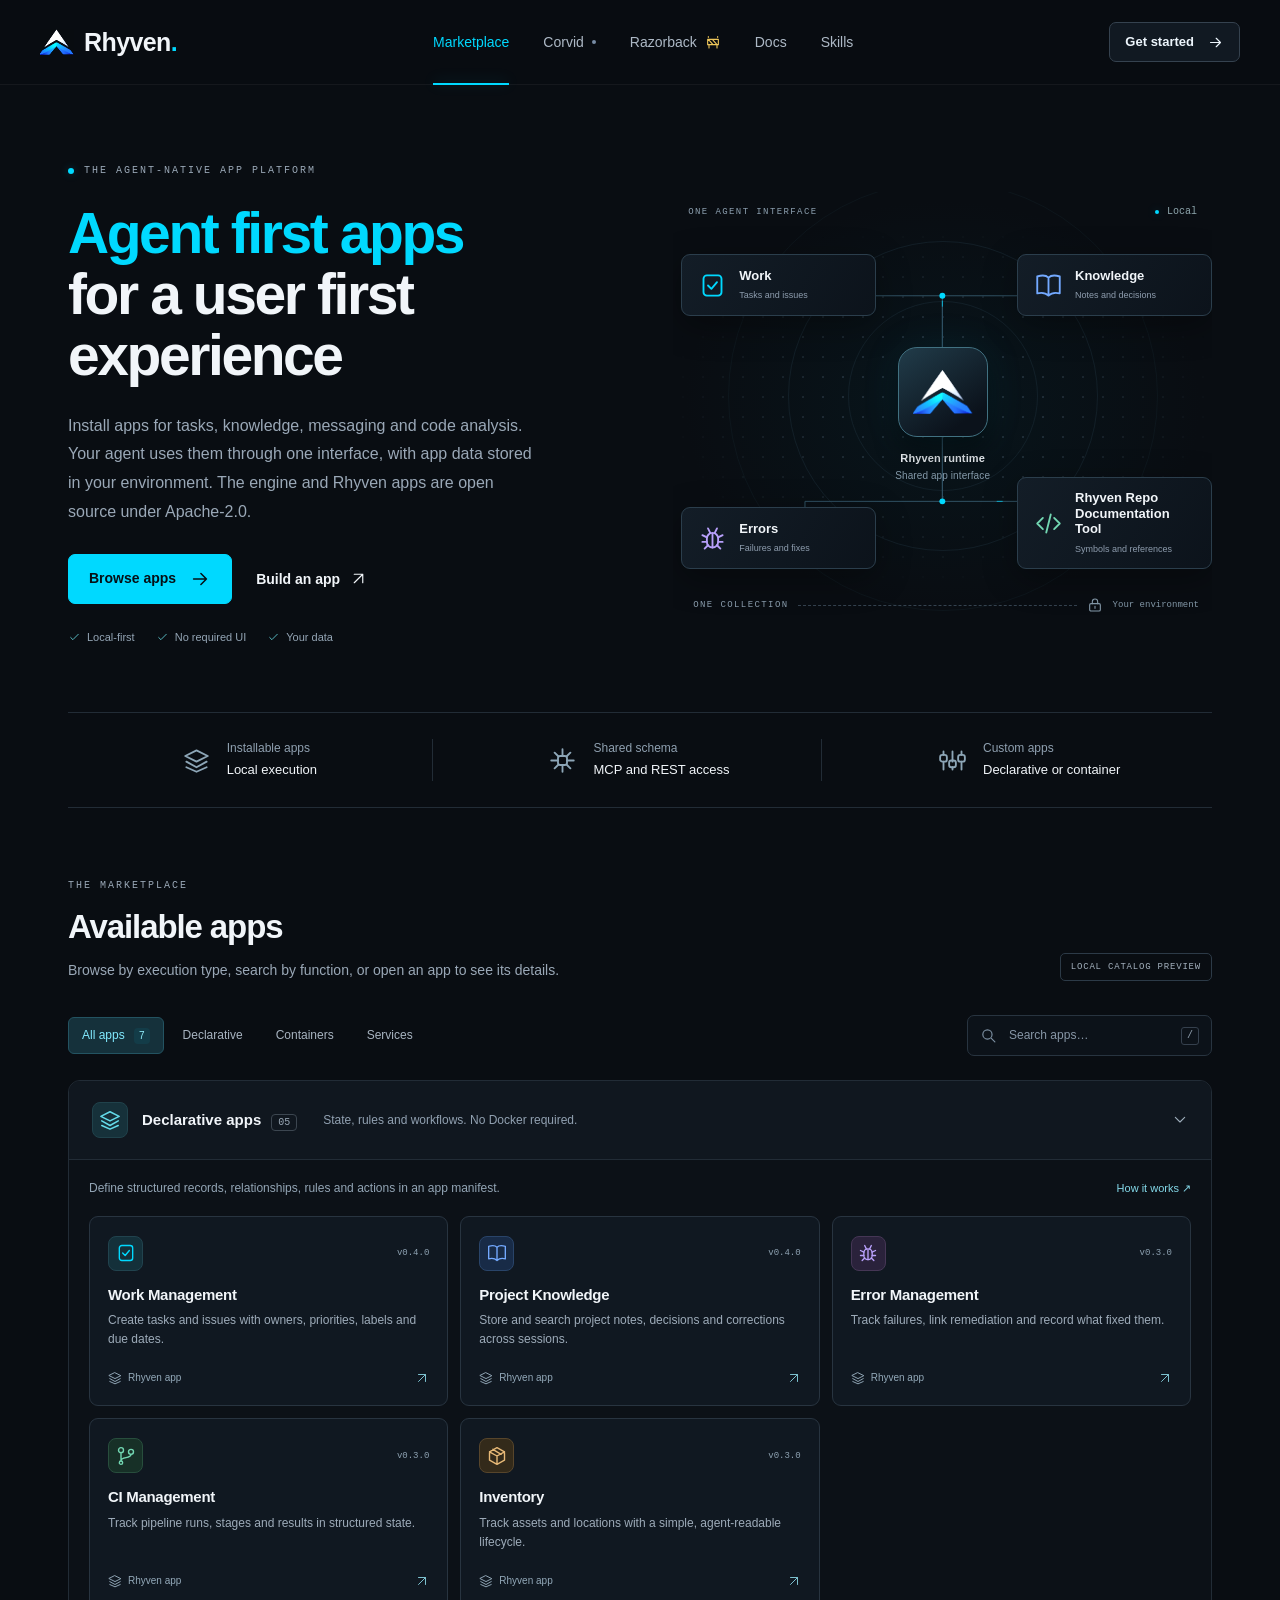
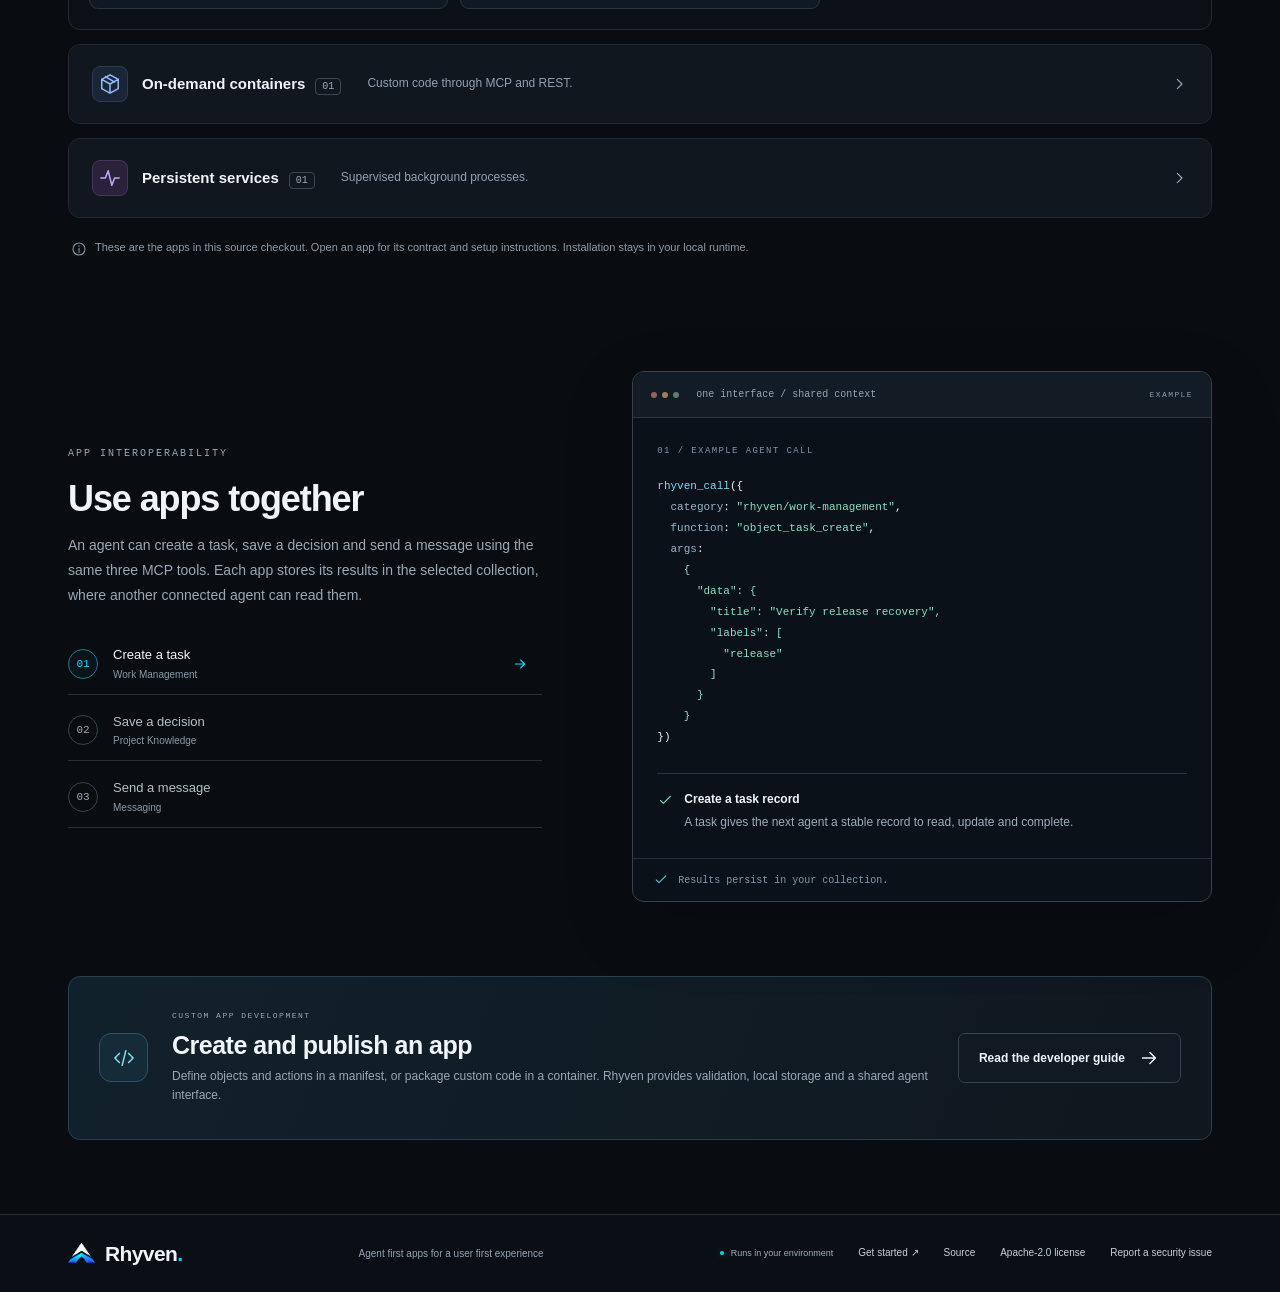
==== website/index.html @ ac98b4c3 "Open-source Rhyven engine under Apache-2.0" ====
<!doctype html>
<html lang="en">
<head>
  <meta charset="utf-8">
  <meta name="viewport" content="width=device-width,initial-scale=1">
  <meta name="theme-color" content="#090d12">
  <meta name="description" content="Rhyven is a marketplace and runtime for agent-first apps. Install apps, connect your agent through MCP or REST, and store app data in your own environment.">
  <title>Rhyven — Agent first apps for a user first experience</title>
  <link rel="icon" type="image/svg+xml" href="assets/favicon.svg">
  <link rel="preload" href="assets/fonts/lato-regular.ttf" as="font" type="font/ttf" crossorigin>
  <link rel="stylesheet" href="styles.css">
  <script type="module" src="app.js"></script>
</head>
<body>
  <a class="skip-link" href="#main">Skip to content</a>
  <header class="site-header">
    <div class="header-inner">
      <a class="brand" href="#marketplace" aria-label="Rhyven home"><span class="brand-mark"><img src="assets/rhyven-brand.png" alt="" width="1254" height="1254"></span><span>Rhyven<span class="brand-period">.</span></span></a>
      <nav class="top-nav" aria-label="Main navigation">
        <a href="#marketplace" data-page-link="marketplace" aria-current="page">Marketplace</a>
        <a href="#corvid" data-page-link="corvid">Corvid<span class="nav-dot" aria-hidden="true"></span></a>
        <a href="#razorback" data-page-link="razorback">Razorback<svg class="icon small" aria-hidden="true"><use href="#i-construction"/></svg></a>
        <a href="#docs" data-page-link="docs">Docs</a>
        <a href="#skills" data-page-link="skills">Skills</a>
      </nav>
      <a class="button button-small header-cta" href="#docs/getting-started">Get started <svg class="icon" aria-hidden="true"><use href="#i-arrow"/></svg></a>
    </div>
  </header>

  <main id="main" tabindex="-1">
    <section class="page" id="page-marketplace" aria-labelledby="marketplace-title">
      <div class="container">
        <div class="hero">
          <div class="hero-copy">
            <div class="eyebrow"><span class="status-dot"></span> THE AGENT-NATIVE APP PLATFORM</div>
            <h1 id="marketplace-title"><span class="accent">Agent first apps</span> for a user first experience</h1>
            <p class="hero-description">Install apps for tasks, knowledge, messaging and code analysis. Your agent uses them through one interface, with app data stored in your environment. The engine and Rhyven apps are open source under Apache-2.0.</p>
            <div class="hero-actions"><a class="button button-primary" href="#marketplace/apps">Browse apps <svg class="icon" aria-hidden="true"><use href="#i-arrow"/></svg></a><a class="text-link" href="#docs/build-an-app">Build an app <svg class="icon" aria-hidden="true"><use href="#i-arrow-up"/></svg></a></div>
            <div class="hero-assurance"><span><svg class="icon" aria-hidden="true"><use href="#i-check"/></svg> Local-first</span><span><svg class="icon" aria-hidden="true"><use href="#i-check"/></svg> No required UI</span><span><svg class="icon" aria-hidden="true"><use href="#i-check"/></svg> Your data</span></div>
          </div>
          <div class="ecosystem" role="img" aria-label="An agent connects through one Rhyven interface to work, knowledge, error and code-analysis apps in a shared collection.">
            <div class="ecosystem-caption"><span class="tiny-label">ONE AGENT INTERFACE</span><span class="live-label"><span class="status-dot"></span>Local</span></div>
            <div class="orbit orbit-one"></div><div class="orbit orbit-two"></div><div class="orbit orbit-three"></div>
            <svg class="network-lines" viewBox="0 0 500 430" fill="none" aria-hidden="true"><path d="M250 202V105H111V83M250 202V105H389V83M250 202V313H111V340M250 202V313H389V340"/><path class="signal-line" d="M111 83V105H250V202M250 202V313H389V340"/><circle cx="250" cy="105" r="3"/><circle cx="250" cy="313" r="3"/></svg>
            <div class="app-node node-work"><span class="node-icon cyan"><svg class="icon"><use href="#i-work"/></svg></span><div>Work<span>Tasks and issues</span></div></div>
            <div class="app-node node-knowledge"><span class="node-icon blue"><svg class="icon"><use href="#i-book"/></svg></span><div>Knowledge<span>Notes and decisions</span></div></div>
            <div class="hub"><span class="brand-mark"><img src="assets/rhyven-brand.png" alt="" width="1254" height="1254"></span></div>
            <div class="hub-label">Rhyven runtime<br><span>Shared app interface</span></div>
            <div class="app-node node-errors"><span class="node-icon purple"><svg class="icon"><use href="#i-bug"/></svg></span><div>Errors<span>Failures and fixes</span></div></div>
            <div class="app-node node-code"><span class="node-icon green"><svg class="icon"><use href="#i-code"/></svg></span><div>Rhyven Repo Documentation Tool<span>Symbols and references</span></div></div>
            <div class="ecosystem-bottom"><span class="tiny-label">ONE COLLECTION</span><span class="dotted-line"></span><svg class="icon small"><use href="#i-lock"/></svg><span>Your environment</span></div>
          </div>
        </div>
        <div class="value-strip"><div><svg class="icon" aria-hidden="true"><use href="#i-layers"/></svg><span>Installable apps<strong>Local execution</strong></span></div><div><svg class="icon" aria-hidden="true"><use href="#i-connect"/></svg><span>Shared schema<strong>MCP and REST access</strong></span></div><div><svg class="icon" aria-hidden="true"><use href="#i-sliders"/></svg><span>Custom apps<strong>Declarative or container</strong></span></div></div>

        <section class="market-section" id="app-library" aria-labelledby="library-heading">
          <div class="section-heading"><div><div class="eyebrow">THE MARKETPLACE</div><h2 id="library-heading">Available apps</h2><p>Browse by execution type, search by function, or open an app to see its details.</p></div><span class="outline-badge">LOCAL CATALOG PREVIEW</span></div>
          <div class="catalog-toolbar"><div class="filter-list" role="group" aria-label="Filter by execution type"><button type="button" class="filter active" data-filter="all" aria-pressed="true">All apps <span id="app-count">7</span></button><button type="button" class="filter" data-filter="declarative" aria-pressed="false">Declarative</button><button type="button" class="filter" data-filter="container" aria-pressed="false">Containers</button><button type="button" class="filter" data-filter="service" aria-pressed="false">Services</button></div><label class="search-field"><svg class="icon" aria-hidden="true"><use href="#i-search"/></svg><span class="sr-only">Search apps</span><input id="app-search" type="search" placeholder="Search apps…" autocomplete="off"><kbd aria-hidden="true">/</kbd></label></div>
          <p class="sr-only" id="catalog-status" role="status"></p>
          <div id="app-groups"><p class="loading-state">Loading the local app catalog…</p></div>
          <div class="catalog-note"><svg class="icon small" aria-hidden="true"><use href="#i-info"/></svg><p>These are the apps in this source checkout. Open an app for its contract and setup instructions. Installation stays in your local runtime.</p></div>
        </section>

        <section class="cooperation-section" aria-labelledby="cooperation-heading">
          <div class="cooperation-copy"><div class="eyebrow">APP INTEROPERABILITY</div><h2 id="cooperation-heading">Use apps together</h2><p>An agent can create a task, save a decision and send a message using the same three MCP tools. Each app stores its results in the selected collection, where another connected agent can read them.</p><div class="workflow-steps" role="group" aria-label="Example workflow steps"><button class="workflow-step active" data-step="0" aria-pressed="true"><span>01</span><div>Create a task<small>Work Management</small></div><svg class="icon"><use href="#i-arrow"/></svg></button><button class="workflow-step" data-step="1" aria-pressed="false"><span>02</span><div>Save a decision<small>Project Knowledge</small></div><svg class="icon"><use href="#i-arrow"/></svg></button><button class="workflow-step" data-step="2" aria-pressed="false"><span>03</span><div>Send a message<small>Messaging</small></div><svg class="icon"><use href="#i-arrow"/></svg></button></div></div>
          <div class="workflow-terminal"><div class="terminal-bar"><div class="window-dots" aria-hidden="true"><i></i><i></i><i></i></div><span>one interface / shared context</span><span class="tiny-label">EXAMPLE</span></div><div id="workflow-output" aria-live="polite"></div><div class="terminal-footer"><svg class="icon small" aria-hidden="true"><use href="#i-check"/></svg><span>Results persist in your collection.</span></div></div>
        </section>
        <section class="build-banner"><div class="build-icon"><svg class="icon" aria-hidden="true"><use href="#i-code"/></svg></div><div><div class="eyebrow">CUSTOM APP DEVELOPMENT</div><h2>Create and publish an app</h2><p>Define objects and actions in a manifest, or package custom code in a container. Rhyven provides validation, local storage and a shared agent interface.</p></div><a class="button" href="#docs/build-an-app">Read the developer guide <svg class="icon" aria-hidden="true"><use href="#i-arrow"/></svg></a></section>
      </div>
    </section>

    <section class="page" id="page-corvid" aria-labelledby="corvid-title" hidden>
      <div class="corvid-hero"><img class="corvid-background" src="assets/corvid-crows-pixel.png" alt="Pixel-art murder of crows flying above a dark forest" loading="lazy" width="1792" height="1024"><div class="corvid-shade"></div><div class="container corvid-content"><div class="eyebrow"><span class="status-dot"></span> AGENT HARNESS · IN PROGRESS</div><h1 id="corvid-title">Corvid<span class="accent">.</span></h1><p class="corvid-lead">Coordinate agents with shared apps</p><p class="corvid-description">Corvid is a harness in development for coordinating worker agents. It will use Rhyven apps to store tasks, project knowledge and messages, with your main agent managing the work.</p><div class="hero-actions"><a href="#corvid/vision" class="button button-primary">Capabilities in development <svg class="icon" aria-hidden="true"><use href="#i-arrow"/></svg></a><span class="outline-badge">IN PROGRESS</span></div></div></div>
      <div class="container"><section id="corvid-vision" class="vision-section"><div class="section-heading"><div><div class="eyebrow">IN DEVELOPMENT</div><h2>Agent coordination through Rhyven apps</h2><p>Corvid will use installable apps for shared state and communication.</p></div></div><div class="vision-grid"><article><span class="feature-number">01 / COORDINATION</span><svg class="icon" aria-hidden="true"><use href="#i-connect"/></svg><h3>Coordinate worker agents</h3><p>Let a main agent assign work, track progress and collect results from worker agents.</p></article><article><span class="feature-number">02 / SHARED STATE</span><svg class="icon" aria-hidden="true"><use href="#i-book"/></svg><h3>Store tasks and knowledge</h3><p>Store tasks, decisions and findings in apps that other agents can read and update across sessions.</p></article><article><span class="feature-number">03 / APP SELECTION</span><svg class="icon" aria-hidden="true"><use href="#i-layers"/></svg><h3>Choose apps for each project</h3><p>Select the apps each project needs and add custom apps through the same interface.</p></article></div><div class="roadmap-note"><svg class="icon" aria-hidden="true"><use href="#i-info"/></svg><p><strong>Development status</strong> Corvid is in progress and is not yet available. Worker orchestration and agent launching are not available in the current runtime.</p><a class="text-link" href="#docs/roadmap">Current capabilities <svg class="icon" aria-hidden="true"><use href="#i-arrow"/></svg></a></div></section></div>
    </section>

    <section class="page" id="page-razorback" aria-labelledby="razorback-title" hidden>
      <div class="razorback-stage"><div class="construction-grid" aria-hidden="true"></div><div class="caution-tape tape-top" aria-hidden="true"><span>UNDER CONSTRUCTION <b>///</b> UNDER CONSTRUCTION <b>///</b> UNDER CONSTRUCTION <b>///</b> UNDER CONSTRUCTION <b>///</b></span></div><div class="razorback-content"><div class="coming-seal" role="img" aria-label="Coming soon emblem"><svg viewBox="0 0 100 100" aria-hidden="true"><path d="M50 7 92 82H8Z"/><path d="M50 34v23m0 11v3"/></svg><span>COMING SOON</span></div><div class="eyebrow">FUTURE PRODUCT</div><h1 id="razorback-title">Razorback<span>.</span></h1><p>Under construction.<br>Details will be added here.</p><a class="text-link" href="#marketplace">Back to the marketplace <svg class="icon" aria-hidden="true"><use href="#i-arrow"/></svg></a></div><div class="caution-tape tape-bottom" aria-hidden="true"><span>WORK IN PROGRESS <b>///</b> WORK IN PROGRESS <b>///</b> WORK IN PROGRESS <b>///</b> WORK IN PROGRESS <b>///</b></span></div></div>
    </section>

    <section class="page" id="page-docs" aria-labelledby="docs-title" hidden>
      <div class="container docs-layout"><aside class="docs-sidebar"><div class="eyebrow">RHYVEN DOCS</div><h1 id="docs-title">Documentation</h1><label class="search-field"><svg class="icon" aria-hidden="true"><use href="#i-search"/></svg><span class="sr-only">Search documentation</span><input id="docs-search" type="search" placeholder="Search the docs…" autocomplete="off"></label><nav id="docs-nav" aria-label="Documentation topics"></nav><p class="docs-version">Local source <span data-runtime-version>0.4.0-rc.8</span><br>Local preview · downloads not published</p></aside><div class="docs-main"><div id="docs-search-status" role="status" class="sr-only"></div><article id="docs-article"></article></div></div>
    </section>
    <section class="page" id="page-skills" aria-labelledby="skills-title" hidden>
      <div class="container skills-section">
        <header class="skills-intro"><div class="eyebrow">FOR YOUR AGENT</div><h1 id="skills-title">Skills for using, building and publishing apps</h1><p>Give your agent the instructions for the job. Each file is fewer than 500 lines. Use Rhyven includes a skill and a shorter project rule for the same three-tool interface.</p></header>
        <div class="skills-layout"><aside class="skills-sidebar"><nav id="skills-nav" aria-label="Available skills"></nav><p>Start with Use Rhyven to connect your agent and operate apps. The authoring skills cover declarative apps, containers and background services.</p><a class="text-link" href="#docs/app-types">Compare app types <svg class="icon" aria-hidden="true"><use href="#i-arrow"/></svg></a></aside><article id="skill-reader" aria-label="Selected instructions"></article></div>
      </div>
    </section>
  </main>
  <footer class="site-footer"><div class="container footer-inner"><a class="brand" href="#marketplace" aria-label="Rhyven home"><span class="brand-mark"><img src="assets/rhyven-brand.png" alt="" width="1254" height="1254"></span><span>Rhyven<span class="brand-period">.</span></span></a><p>Agent first apps for a user first experience</p><div><span class="status-dot"></span> Runs in your environment<a href="#docs/getting-started">Get started <span aria-hidden="true">↗</span></a><a href="https://github.com/rhyven-ai/rhyven" rel="noreferrer">Source</a><a href="#docs/open-source">Apache-2.0 license</a><a href="https://github.com/rhyven-ai/rhyven/security/advisories/new" rel="noreferrer">Report a security issue</a></div></div></footer>

  <dialog id="app-dialog" aria-labelledby="app-dialog-title"><div class="dialog-top"><span class="tiny-label">APP DETAILS</span><button type="button" class="icon-button" data-close-dialog aria-label="Close app details"><svg class="icon"><use href="#i-close"/></svg></button></div><div id="app-dialog-body"></div></dialog>
  <div id="toast" class="toast" role="status" aria-live="polite"></div>
  <noscript><div class="noscript-note">JavaScript enables the local app browser and page navigation. Read the project’s Markdown documentation in the repository if JavaScript is unavailable.</div></noscript>
  <svg xmlns="http://www.w3.org/2000/svg" class="icon-definitions" aria-hidden="true"><defs>
    <symbol id="i-arrow" viewBox="0 0 24 24"><path d="M5 12h14m-6-6 6 6-6 6"/></symbol>
    <symbol id="i-arrow-up" viewBox="0 0 24 24"><path d="M6 18 18 6M6 6h12v12"/></symbol>
    <symbol id="i-check" viewBox="0 0 24 24"><path d="m5 12 4 4L19 6"/></symbol>
    <symbol id="i-search" viewBox="0 0 24 24"><circle cx="10.5" cy="10.5" r="6.5"/><path d="m16 16 5 5"/></symbol>
    <symbol id="i-work" viewBox="0 0 24 24"><rect x="4" y="3" width="16" height="18" rx="3"/><path d="m8 12 3 3 5-6"/></symbol>
    <symbol id="i-book" viewBox="0 0 24 24"><path d="M12 5v16M12 5C9 2 5 3 2 4v15c4-1 7-1 10 2 3-3 6-3 10-2V4c-3-1-7-2-10 1Z"/></symbol>
    <symbol id="i-bug" viewBox="0 0 24 24"><rect x="7" y="7" width="10" height="13" rx="5"/><path d="m8 3 2 4m6-4-2 4M3 9l4 2m10 0 4-2M3 15h4m10 0h4M5 21l3-3m8 0 3 3M12 8v12"/></symbol>
    <symbol id="i-code" viewBox="0 0 24 24"><path d="m7 7-5 5 5 5m10-10 5 5-5 5M14 4l-4 16"/></symbol>
    <symbol id="i-branch" viewBox="0 0 24 24"><circle cx="6" cy="5" r="3"/><circle cx="18" cy="7" r="3"/><circle cx="6" cy="20" r="2"/><path d="M6 8v10m12-8c0 6-12 2-12 8"/></symbol>
    <symbol id="i-message" viewBox="0 0 24 24"><path d="M20 14a3 3 0 0 1-3 3H9l-5 4v-4a3 3 0 0 1-2-3V6a3 3 0 0 1 3-3h12a3 3 0 0 1 3 3Z"/><path d="M7 8h8M7 12h5"/></symbol>
    <symbol id="i-box" viewBox="0 0 24 24"><path d="m12 2 9 5v10l-9 5-9-5V7Zm0 10L3 7m9 5 9-5m-9 5v10M7 4l10 6"/></symbol>
    <symbol id="i-layers" viewBox="0 0 24 24"><path d="m12 3 10 5-10 5L2 8Zm-9 10 9 5 9-5M3 18l9 4 9-4"/></symbol>
    <symbol id="i-connect" viewBox="0 0 24 24"><rect x="8" y="8" width="8" height="8" rx="2"/><path d="M12 2v6m0 8v6M2 12h6m8 0h6M5 5l3 3m8 8 3 3M5 19l3-3m8-8 3-3"/></symbol>
    <symbol id="i-sliders" viewBox="0 0 24 24"><path d="M4 4v3m0 6v7M12 4v9m0 5v2M20 4v3m0 6v7"/><rect x="1" y="7" width="6" height="6" rx="2"/><rect x="9" y="12" width="6" height="6" rx="2"/><rect x="17" y="7" width="6" height="6" rx="2"/></symbol>
    <symbol id="i-lock" viewBox="0 0 24 24"><rect x="4" y="10" width="16" height="11" rx="2"/><path d="M8 10V7a4 4 0 0 1 8 0v3m-4 4v3"/></symbol>
    <symbol id="i-info" viewBox="0 0 24 24"><circle cx="12" cy="12" r="9"/><path d="M12 11v6m0-10v1"/></symbol>
    <symbol id="i-chevron" viewBox="0 0 24 24"><path d="m8 5 7 7-7 7"/></symbol>
    <symbol id="i-copy" viewBox="0 0 24 24"><rect x="8" y="8" width="12" height="13" rx="2"/><path d="M16 8V3H3v13h5"/></symbol>
    <symbol id="i-close" viewBox="0 0 24 24"><path d="m6 6 12 12M6 18 18 6"/></symbol>
    <symbol id="i-construction" viewBox="0 0 24 24"><path d="M4 8h16v8H4zm2 8v5m12-5v5M5 8l7 8m-1-8 7 8M5 4v1m14-1v1"/></symbol>
    <symbol id="i-terminal" viewBox="0 0 24 24"><rect x="2" y="4" width="20" height="16" rx="3"/><path d="m6 9 3 3-3 3m7 0h5"/></symbol>
    <symbol id="i-pulse" viewBox="0 0 24 24"><path d="M2 12h5l3-8 4 16 3-8h5"/></symbol>
  </defs></svg>
</body>
</html>
---- website/styles.css ----
@font-face{font-family:Lato;src:url('assets/fonts/lato-regular.ttf') format('truetype');font-weight:400;font-display:swap}@font-face{font-family:Lato;src:url('assets/fonts/lato-bold.ttf') format('truetype');font-weight:700 900;font-display:swap}
:root{color-scheme:dark;--bg:#090d12;--surface:#0e141b;--surface-hover:#131d26;--line:#222c36;--text:#f1f5f9;--muted:#9aa8b7;--dim:#758596;--cyan:#00d9ff;--blue:#3b82f6;--yellow:#efc85b;--mono:'SFMono-Regular',Consolas,'Liberation Mono',monospace;--radius:12px}
*{box-sizing:border-box}html{scroll-behavior:smooth;scroll-padding-top:106px}body{margin:0;background:var(--bg);color:var(--text);font-family:Lato,'Segoe UI',sans-serif;font-size:16px;line-height:1.6;-webkit-font-smoothing:antialiased}body:has(dialog[open]){overflow:hidden}button,input,select{font:inherit}button,a,input,summary{-webkit-tap-highlight-color:transparent}button,a,summary{touch-action:manipulation}button{cursor:pointer}a{color:inherit;text-decoration:none}button{color:inherit}a,button,input,summary{outline-offset:5px}a:focus-visible,button:focus-visible,input:focus-visible,summary:focus-visible,pre:focus-visible,.doc-table-wrap:focus-visible{outline:2px solid var(--cyan)}button:disabled{cursor:default}::selection{background:#00d9ff40;color:white}h1,h2,h3,p{margin-top:0}h1,h2,h3{line-height:1.16;font-weight:700}h2{font-size:36px;letter-spacing:-1.1px;margin-bottom:13px}h3{font-size:19px;letter-spacing:-.3px}p{color:var(--muted)}strong{color:var(--text);font-weight:700}.container{max-width:1224px;margin:0 auto;padding:0 40px}[hidden]{display:none!important}main:focus{outline:none}.page{animation:appear .25s ease}.icon{width:22px;height:22px;fill:none;stroke:currentColor;stroke-width:1.65;stroke-linecap:round;stroke-linejoin:round;flex-shrink:0}.icon.small{width:16px;height:16px}.icon-definitions{position:absolute;width:0;height:0;overflow:hidden}.sr-only{position:absolute;width:1px;height:1px;padding:0;margin:-1px;overflow:hidden;clip:rect(0,0,0,0);white-space:nowrap;border:0}.skip-link{position:fixed;top:-80px;left:16px;z-index:100;background:var(--cyan);color:#051016;padding:10px 18px;border-radius:8px}.skip-link:focus{top:12px}.site-header{position:sticky;top:0;z-index:30;background:#090d12ef;backdrop-filter:blur(20px);border-bottom:1px solid #ffffff0d}.header-inner{max-width:1304px;margin:auto;min-height:84px;padding:0 40px;display:flex;align-items:center;justify-content:space-between;gap:30px}.brand{display:inline-flex;align-items:center;gap:10px;flex-shrink:0;font-size:25px;font-weight:700;letter-spacing:-.6px;line-height:1}.brand-period{color:var(--cyan)}.brand-mark{--size:34px;width:var(--size);height:calc(var(--size)*.74);position:relative;display:block;overflow:hidden;flex-shrink:0}.brand-mark img{filter:contrast(1.2);mix-blend-mode:screen;position:absolute;width:calc(var(--size)*2.559);height:auto;max-width:none;left:calc(var(--size)*-.782);top:calc(var(--size)*-.4)}.top-nav{display:flex;gap:34px;align-items:center;height:84px}.top-nav>a{display:flex;gap:8px;align-items:center;height:100%;font-size:14px;color:#adb9c6;position:relative;white-space:nowrap}.top-nav>a:hover{color:#fff}.top-nav>a[aria-current=page]{color:var(--cyan)}.top-nav>a[aria-current=page]:after{position:absolute;content:'';height:2px;background:var(--cyan);bottom:-1px;width:100%;left:0;box-shadow:0 -2px 14px #00d9ff35}.top-nav svg{color:var(--yellow)}.nav-dot{width:4px;height:4px;border-radius:50%;background:#778ca5}.button{display:inline-flex;justify-content:center;align-items:center;gap:13px;padding:13px 20px;border:1px solid #35424f;border-radius:7px;background:#111922;color:#edf5fc;font-size:14px;font-weight:700;transition:background .18s,border-color .18s,transform .18s;line-height:1.5;white-space:nowrap}.button:hover{background:#1a2631;border-color:#53677a;transform:translateY(-1px)}.button-small{padding:9px 15px;font-size:13px}.button-small .icon{width:17px;height:17px}.button-primary{background:var(--cyan);border-color:var(--cyan);color:#051016}.button-primary:hover{background:#52e6ff;border-color:#52e6ff}.text-link{display:inline-flex;align-items:center;gap:10px;font-size:14px;font-weight:700}.text-link:hover{color:var(--cyan)}.text-link .icon{width:17px;height:17px}.eyebrow{font-family:var(--mono);font-size:10px;letter-spacing:2px;color:var(--muted);display:flex;align-items:center;gap:10px;line-height:1.6}.status-dot{width:6px;height:6px;display:inline-block;border-radius:50%;background:var(--cyan);flex-shrink:0;box-shadow:0 0 8px #00d9ff40}.tiny-label{font-family:var(--mono);font-size:9px;letter-spacing:1.4px;color:#8c9faf}.accent{color:var(--cyan)}
.hero{display:grid;grid-template-columns:1.04fr 1fr;gap:45px;align-items:center;padding:78px 0 66px}.hero h1{font-size:clamp(48px,4.45vw,64px);line-height:1.075;letter-spacing:-2.4px;max-width:610px;margin:24px 0 25px;font-weight:700}.hero h1 .accent{display:block}.hero-description{font-size:16px;line-height:1.8;max-width:470px;margin-bottom:27px}.hero-actions{display:flex;gap:24px;align-items:center;flex-wrap:wrap}.hero-assurance{display:flex;gap:21px;align-items:center;margin-top:25px;font-size:11px;color:#94a5b5}.hero-assurance>span{display:flex;align-items:center;gap:6px}.hero-assurance .icon{width:13px;height:13px;color:#5fcbd2}.ecosystem{height:425px;position:relative;isolation:isolate;align-self:center;background:radial-gradient(ellipse at center,#052a3448 0,transparent 68%);overflow:hidden}.ecosystem:before{content:'';position:absolute;inset:35px 0;background-image:radial-gradient(#42556566 .8px,transparent .8px);background-size:20px 20px;mask-image:radial-gradient(ellipse at center,black 28%,transparent 74%);z-index:-1}.ecosystem-caption{display:flex;justify-content:space-between;align-items:center;padding:12px 15px;position:relative;z-index:3}.live-label{font-family:var(--mono);font-size:10px;color:#8ea6ad;display:flex;gap:8px;align-items:center}.live-label .status-dot{width:4px;height:4px}.orbit{border:1px solid #23384463;border-radius:50%;position:absolute;left:50%;top:48%;transform:translate(-50%,-50%);pointer-events:none}.orbit-one{height:190px;width:190px}.orbit-two{height:310px;width:310px}.orbit-three{height:430px;width:430px;opacity:.5}.network-lines{position:absolute;width:100%;height:100%;left:0;top:0;stroke:#315265;stroke-width:1}.network-lines circle{fill:var(--cyan);stroke:none}.network-lines .signal-line{stroke:#00d9ffbb;stroke-dasharray:6 160;animation:signal 12s linear infinite}.app-node{position:absolute;display:flex;gap:10px;align-items:center;padding:12px 14px;border:1px solid #2b3e4c;background:linear-gradient(120deg,#131d27,#0c131b);border-radius:9px;width:195px;box-shadow:0 9px 35px #0005;z-index:2;font-size:13px;font-weight:700;line-height:1.2}.app-node div>span{display:block;font-weight:400;font-size:9px;color:#8e9dae;line-height:1.6;margin-top:5px}.node-icon{width:33px;height:36px;display:flex;align-items:center;justify-content:center;flex-shrink:0}.node-icon .icon{height:27px;width:27px}.cyan{color:#00d9ff}.blue{color:#73a9ff}.purple{color:#b8a0fb}.green{color:#72d7b2}.amber{color:#e7b977}.node-work{top:62px;left:8px}.node-knowledge{top:62px;right:0}.node-errors{bottom:48px;left:8px}.node-code{bottom:48px;right:0}.hub{position:absolute;left:50%;top:47%;transform:translate(-50%,-50%);height:90px;width:90px;border-radius:19px;background:linear-gradient(145deg,#213c4a,#0b121b 80%);border:1px solid #417181;display:flex;align-items:center;justify-content:center;box-shadow:0 0 40px #00a4c318,0 16px 25px #0007;z-index:2}.hub .brand-mark{--size:60px}.hub-label{position:absolute;top:258px;left:0;right:0;text-align:center;font-size:11px;line-height:1.5;font-weight:700;letter-spacing:.1px}.hub-label>span{color:#8499a9;font-size:10px;font-weight:400}.ecosystem-bottom{display:flex;position:absolute;align-items:center;gap:10px;bottom:4px;left:20px;right:13px;font-family:var(--mono);font-size:9px;color:#8499a9}.dotted-line{height:1px;flex:1;border-top:1px dashed #34424f}.value-strip{display:grid;grid-template-columns:repeat(3,1fr);padding:26px 0;border-top:1px solid var(--line);border-bottom:1px solid var(--line);gap:25px}.value-strip>div{display:flex;gap:17px;align-items:center;justify-content:center}.value-strip>div:not(:last-child){border-right:1px solid var(--line)}.value-strip .icon{width:27px;height:27px;color:#8da6b7}.value-strip span{font-size:12px;color:#8fa0b0;line-height:1.65}.value-strip strong{display:block;font-size:13px;font-weight:400}
.market-section{padding:70px 0 25px;scroll-margin-top:108px}.section-heading{display:flex;align-items:end;justify-content:space-between;gap:25px;margin-bottom:27px}.section-heading .eyebrow{margin-bottom:14px}.section-heading h2{font-size:33px}.section-heading p{margin-bottom:0;font-size:14px}.outline-badge{display:inline-block;border:1px solid #2c3a47;border-radius:5px;padding:6px 10px;font-family:var(--mono);font-size:9px;letter-spacing:.8px;color:#a3b0bd;white-space:nowrap}.catalog-toolbar{display:flex;justify-content:space-between;gap:22px;align-items:center;margin:34px 0 24px}.filter-list{display:flex;gap:5px;align-items:center;flex-wrap:wrap}.filter{border:1px solid transparent;background:transparent;padding:8px 13px;border-radius:6px;font-size:12px;color:#a8b4c1;transition:.2s}.filter:hover{color:#fff;background:#141d26}.filter.active{background:#15313b;border-color:#235361;color:#81eaff}.filter span{display:inline-block;margin-left:6px;border-radius:4px;background:#00d9ff12;padding:0 5px;font-size:10px;color:#8deaf7}.search-field{border:1px solid #283440;border-radius:7px;display:flex;align-items:center;gap:10px;background:#0c1219;padding:0 12px;height:41px;min-width:245px}.search-field:focus-within{border-color:#00d9ff80}.search-field .icon{width:17px;height:17px;color:#7d90a2}.search-field input{width:100%;min-width:0;background:none;border:none;color:var(--text);font-size:12px;outline:none}.search-field input::placeholder{color:#8796a6}.search-field kbd{border:1px solid #35404d;border-radius:3px;font-size:10px;color:#93a2b1;font-family:var(--mono);padding:0 5px}.app-group{border:1px solid var(--line);border-radius:var(--radius);margin-bottom:14px;overflow:clip;background:#0c1117}.app-group summary{list-style:none;display:flex;align-items:center;gap:14px;padding:21px 23px;cursor:pointer;background:#10171f}.app-group summary::-webkit-details-marker{display:none}.group-icon{display:flex;width:36px;height:36px;align-items:center;justify-content:center;border-radius:8px;background:#16313a;border:1px solid #20424b;color:#64dbea}.group-icon.container{color:#94bafa;background:#1a2538;border-color:#2b3c58;padding:0;margin:0}.group-icon.service{color:#c0acf1;background:#2a213b;border-color:#433658}.group-title{font-size:15px;font-weight:700}.group-title span{font-family:var(--mono);margin-left:10px;font-size:10px;padding:2px 6px;border:1px solid #3c4650;border-radius:4px;color:#9caab8;font-weight:400}.group-subtitle{font-size:12px;color:#91a1b1;flex:1;margin-left:12px}.group-chevron{color:#9cacb9;width:16px;height:16px;margin-left:auto;transition:transform .2s}.app-group[open] .group-chevron{transform:rotate(90deg)}.group-content{padding:19px 20px 20px;border-top:1px solid var(--line)}.group-description{display:flex;align-items:center;justify-content:space-between;gap:15px;margin:0 0 17px;font-size:12px;color:#93a5b5;line-height:1.6}.group-description a{color:#84d9e9;white-space:nowrap;font-size:11px}.app-grid{display:grid;grid-template-columns:repeat(3,minmax(0,1fr));gap:12px}.app-card{position:relative;display:flex;flex-direction:column;align-items:flex-start;text-align:left;border:1px solid #283440;border-radius:9px;background:#101821;min-height:184px;padding:19px 18px;transition:transform .18s,border-color .18s,background .18s}.app-card:hover{border-color:#407787;background:#131f29;transform:translateY(-3px)}.app-card-top{display:flex;align-items:center;justify-content:space-between;width:100%;gap:10px;margin-bottom:15px}.app-icon{width:35px;height:35px;display:grid;place-items:center;background:#14303a;border:1px solid #21434e;border-radius:8px}.app-icon.blue{background:#182b47;border-color:#294469}.app-icon.purple{background:#2a223b;border-color:#453655}.app-icon.green{background:#173027;border-color:#284e3d}.app-icon.amber{background:#332a1a;border-color:#57452b}.app-icon .icon{height:20px;width:20px}.app-version{font:9px var(--mono);color:#8da1b1}.app-card h3{font-size:15px;margin-bottom:8px}.app-card p{font-size:12px;line-height:1.6;color:#9dabb9;margin:0 0 21px;flex:1}.app-card-bottom{display:flex;justify-content:space-between;align-items:center;width:100%;font-size:10px;color:#93a9b9}.app-card-bottom>span{display:flex;align-items:center;gap:6px}.app-card-bottom .icon{width:14px;height:14px}.app-card .open-card-icon{color:#81c7d6}.catalog-note{display:flex;align-items:start;gap:8px;color:#8495a4;padding:7px 3px;font-size:11px;line-height:1.6}.catalog-note p{margin:0;color:#8b9baa}.catalog-note .icon{margin-top:2px}.empty-state,.loading-state{padding:42px 25px;text-align:center;border:1px dashed #3a4958;border-radius:10px;color:var(--muted)}.empty-state h3{color:var(--text)}.empty-state .button{margin-top:10px}.cooperation-section{display:grid;grid-template-columns:.9fr 1.1fr;align-items:center;gap:90px;padding:82px 0 74px}.cooperation-copy .eyebrow{margin-bottom:15px}.cooperation-copy h2{font-size:36px;line-height:1.2}.cooperation-copy>p{font-size:14px;line-height:1.8;margin-bottom:25px}.workflow-steps{display:flex;flex-direction:column;gap:5px}.workflow-step{display:flex;align-items:center;gap:15px;padding:12px 14px 12px 0;background:none;border:0;border-bottom:1px solid #22303a;text-align:left;width:100%;color:#92a5b5}.workflow-step>span{font:11px var(--mono);border:1px solid #344551;display:grid;place-items:center;width:30px;height:30px;border-radius:50%;color:#9dabb8}.workflow-step>div{flex:1;color:#b3c0ca;font-size:13px;line-height:1.5}.workflow-step small{display:block;font-size:10px;color:#879aa9;margin-top:2px}.workflow-step .icon{width:16px;height:16px;opacity:0}.workflow-step:hover{background:#111a22}.workflow-step.active>span{color:var(--cyan);border-color:#26778b;background:#00d9ff0a}.workflow-step.active>div{color:#eef6fb}.workflow-step.active .icon{opacity:1;color:var(--cyan)}.workflow-terminal{border:1px solid #35414c;border-radius:12px;background:#0b1118;overflow:hidden;box-shadow:0 24px 70px #0003}.terminal-bar{display:flex;align-items:center;gap:17px;padding:17px 18px;background:#131b24;border-bottom:1px solid #2a3540;font:10px var(--mono);color:#93a6b8}.terminal-bar>.tiny-label{margin-left:auto;font-size:8px}.window-dots{display:flex;gap:5px}.window-dots i{width:6px;height:6px;border-radius:50%;background:#4b5c6a}.window-dots i:first-child{background:#91635f}.window-dots i:nth-child(2){background:#968357}.window-dots i:nth-child(3){background:#56816f}#workflow-output{padding:26px 24px;min-height:340px}#workflow-output>.tiny-label{color:#7f96a8;display:block;margin-bottom:18px}.code-key{color:#96b8cd}.code-value{color:#8ce1c2}.code-fn{color:#78dff5}.code-comment{color:#8495a7}pre{font-family:var(--mono);font-size:12px;line-height:1.85;white-space:pre;overflow-x:auto;tab-size:2}#workflow-output pre{font-size:11px;line-height:1.9;margin:0 0 25px}.workflow-result{border-top:1px solid #26353f;padding-top:16px;display:flex;align-items:start;gap:10px;color:#9cadba;font-size:12px}.workflow-result .icon{color:#74d4af;width:17px;height:17px;margin-top:2px}.workflow-result strong{display:block;font-size:12px;margin-bottom:4px}.terminal-footer{display:flex;align-items:center;gap:9px;border-top:1px solid #24323e;padding:13px 20px;font:10px var(--mono);color:#819bac}.terminal-footer .icon{color:#65bac8}.build-banner{display:flex;align-items:center;gap:24px;padding:33px 30px;background:linear-gradient(110deg,#11212b,#10171e);border:1px solid #29414f;border-radius:12px;margin:0 0 74px}.build-icon{display:flex;align-items:center;justify-content:center;width:49px;height:49px;border:1px solid #315266;border-radius:12px;background:#152b38;color:#87dfed;flex-shrink:0}.build-banner>div:nth-child(2){flex:1}.build-banner .eyebrow{font-size:8px;letter-spacing:1.5px;margin-bottom:8px}.build-banner h2{font-size:25px;margin-bottom:7px;letter-spacing:-.5px}.build-banner p{margin:0;font-size:12px}.build-banner .button{font-size:12px}
.corvid-hero{position:relative;min-height:690px;overflow:hidden;isolation:isolate;background:#090e13}.corvid-background{image-rendering:pixelated;position:absolute;inset:0;width:100%;height:100%;object-fit:cover;object-position:center 38%;z-index:-3}.corvid-shade{position:absolute;inset:0;z-index:-2;background:linear-gradient(90deg,#060c12c9 0%,#060c1270 40%,transparent 70%),linear-gradient(0deg,var(--bg),transparent 30%)}.corvid-content{padding-top:94px;padding-bottom:125px}.corvid-content>.eyebrow{color:#b3c8d6;font-size:9px;letter-spacing:1.7px}.corvid-content h1{font-size:108px;letter-spacing:-5px;margin:18px 0 22px;line-height:1}.corvid-lead{color:#eef7ff;font-size:32px;letter-spacing:-.6px;line-height:1.28;margin-bottom:21px}.corvid-description{font-size:15px;line-height:1.85;max-width:410px;color:#b3c3cf}.corvid-content .hero-actions{gap:16px;align-items:start;flex-direction:column;margin-top:27px}.corvid-content .outline-badge{font-size:8px;background:#08121baa}.vision-section{padding:55px 0 80px;scroll-margin-top:100px}.vision-grid{display:grid;grid-template-columns:repeat(3,1fr);border-top:1px solid var(--line);margin-top:35px}.vision-grid article{position:relative;padding:30px 28px 20px 0}.vision-grid article+article{padding-left:28px;border-left:1px solid var(--line)}.feature-number{display:block;font:9px var(--mono);letter-spacing:1.5px;color:#7e95a7;margin-bottom:24px}.vision-grid article>.icon{color:#68ccdf;margin-bottom:19px;height:28px;width:28px}.vision-grid article h3{font-size:20px;line-height:1.4;margin-bottom:12px}.vision-grid article p{font-size:13px;line-height:1.9}.roadmap-note{display:flex;gap:16px;align-items:center;background:#121d25;border:1px solid #2b3b48;padding:21px 24px;border-radius:9px;margin-top:28px}.roadmap-note>.icon{color:#8daaba}.roadmap-note p{font-size:12px;line-height:1.8;flex:1;margin:0}.roadmap-note strong{display:block}.roadmap-note .text-link{font-size:12px}
.razorback-stage{position:relative;isolation:isolate;overflow:hidden;min-height:760px;background:#0e1011;display:flex;align-items:center;justify-content:center}.construction-grid{position:absolute;inset:0;z-index:-2;background-image:linear-gradient(#71644915 1px,transparent 1px),linear-gradient(90deg,#71644915 1px,transparent 1px);background-size:65px 65px;mask-image:radial-gradient(ellipse,black,transparent 70%)}.razorback-content{position:relative;text-align:center;max-width:700px;padding:100px 20px 115px}.coming-seal{border:1px solid #66582c;border-radius:14px;background:#2b251666;display:flex;flex-direction:column;align-items:center;width:122px;gap:10px;margin:0 auto 28px;padding:15px 5px;color:var(--yellow);box-shadow:0 0 65px #bf972515}.coming-seal svg{width:49px;height:49px;fill:none;stroke:var(--yellow);stroke-width:4;stroke-linecap:round;stroke-linejoin:round}.coming-seal span{font:9px var(--mono);font-weight:700;letter-spacing:1.5px}.razorback-content .eyebrow{justify-content:center;font-size:9px;letter-spacing:2px;color:#a79b80}.razorback-content h1{font-size:86px;letter-spacing:-3.7px;margin:20px 0}.razorback-content h1>span{color:var(--yellow)}.razorback-content>p{font-size:20px;line-height:1.7;color:#a69f90}.razorback-content>.text-link{margin-top:12px;color:#d9c697}.caution-tape{position:absolute;width:115%;left:-7%;padding:12px 0;background:var(--yellow);color:#161714;z-index:2;border-top:5px solid #151515;border-bottom:5px solid #151515;box-shadow:0 0 0 1px #b18f3b,0 15px 28px #0006;pointer-events:none}.caution-tape:before,.caution-tape:after{content:'';display:block;position:absolute;left:0;right:0;height:5px;background:repeating-linear-gradient(135deg,#151515 0 7px,var(--yellow) 7px 14px)}.caution-tape:before{top:0}.caution-tape:after{bottom:0}.caution-tape>span{display:block;white-space:nowrap;font:700 13px var(--mono);letter-spacing:2.5px;text-align:center}.caution-tape b{margin:0 35px;letter-spacing:4px}.tape-top{top:57px;transform:rotate(-4deg)}.tape-bottom{bottom:62px;transform:rotate(4deg)}
.docs-layout{display:grid;grid-template-columns:240px minmax(0,1fr);gap:64px;padding-top:45px;padding-bottom:90px;align-items:start;min-height:calc(100vh - 200px)}.docs-sidebar{min-width:0;position:sticky;top:115px}.docs-sidebar>.eyebrow{font-size:8px;letter-spacing:1.5px;margin-bottom:10px}.docs-sidebar h1{font-size:23px;letter-spacing:-.5px;margin-bottom:22px}.docs-sidebar .search-field{min-width:0;margin-bottom:25px}.docs-sidebar nav{display:flex;flex-direction:column;gap:5px}.docs-sidebar nav a{font-size:12px;line-height:1.5;color:#9aaebe;padding:9px 12px;border-radius:5px;border-left:2px solid transparent;display:flex;align-items:center;gap:10px}.docs-sidebar nav a>.icon{width:16px;height:16px}.docs-sidebar nav a:hover{background:#13212c;color:white}.docs-sidebar nav a[aria-current=page]{color:#8de9fb;background:#122c35;border-left-color:var(--cyan)}.docs-version{border-top:1px solid #26343e;padding-top:20px;margin-top:26px;font:10px/1.9 var(--mono);color:#8b9eae}.docs-main{min-width:0}.doc-breadcrumb{display:flex;align-items:center;gap:10px;color:#8b9dac;font:10px var(--mono);margin-bottom:30px}.doc-breadcrumb>.icon{width:12px;height:12px}.docs-article-title{font-size:44px;letter-spacing:-1.5px;margin-bottom:15px}.doc-lead{font-size:17px;line-height:1.8;margin-bottom:32px}.doc-body h2{font-size:24px;margin-top:35px;margin-bottom:15px;letter-spacing:-.5px}.doc-body h3{font-size:18px;margin-top:26px}.doc-body p,.doc-body li{font-size:14px;line-height:1.9;color:#b0beca}.doc-body li+li{margin-top:7px}.doc-body li strong{color:#e1edf5}.doc-body ol,.doc-body ul{padding-left:22px}.doc-body a{color:#78dded;text-decoration:underline;text-underline-offset:4px}.doc-body code:not(pre code){background:#16222d;border:1px solid #26394a;border-radius:4px;padding:1px 5px;font:11px/1.7 var(--mono);overflow-wrap:anywhere;color:#c4ddeb}.doc-callout{border:1px solid #284859;border-left:3px solid #53b7ca;background:#10202a;border-radius:7px;padding:17px 20px;margin:25px 0;font-size:13px;color:#a9c2d2;line-height:1.8}.doc-callout strong{display:block;margin-bottom:6px}.code-block{position:relative;background:#0c131b;border:1px solid #2c3946;border-radius:8px;margin:20px 0;overflow:hidden}.code-block-bar{border-bottom:1px solid #243341;background:#121c26;display:flex;justify-content:space-between;align-items:center;padding:8px 13px;color:#99adbe;font:9px var(--mono);letter-spacing:1px}.code-block pre{padding:18px;margin:0;color:#c3deea;line-height:1.9;font-size:11px}.copy-button{display:flex;align-items:center;gap:6px;background:#192a37;border:1px solid #365062;padding:5px 8px;border-radius:4px;font:10px var(--mono);color:#bed3e0;letter-spacing:0}.copy-button:hover{background:#244152}.copy-button .icon{height:12px;width:12px}.doc-table-wrap{overflow-x:auto;border:1px solid #273744;border-radius:8px;margin:20px 0}.doc-body table{border-collapse:collapse;width:100%;min-width:460px;text-align:left;font-size:12px}.doc-body th{color:#c7d5e0;background:#16212c;font-weight:700}.doc-body th,.doc-body td{padding:12px 14px;border-bottom:1px solid #25313e;vertical-align:top}.doc-body td{color:#acbdcb;line-height:1.8}.doc-body tr:last-child td{border-bottom:0}.doc-next{display:flex;align-items:center;justify-content:space-between;padding:24px 0 0;margin-top:37px;border-top:1px solid #2c3b47;font-size:13px;color:#b4ccda}.doc-next span{font:9px var(--mono);color:#899bab;letter-spacing:1px;display:block;margin-bottom:5px}.doc-next .icon{width:18px;height:18px;color:var(--cyan)}.doc-search-result{display:block;padding:22px;border:1px solid var(--line);border-radius:8px;margin:14px 0;background:var(--surface)}.doc-search-result:hover{border-color:#4b7e91}.doc-search-result h3{font-size:19px;margin-bottom:8px}.doc-search-result p{font-size:13px;line-height:1.8;margin:0}.doc-search-result .icon{float:right;width:18px;color:var(--cyan)}
.site-footer{border-top:1px solid var(--line);background:#0a0f15}.footer-inner{padding-top:28px;padding-bottom:28px;display:flex;gap:26px;align-items:center;justify-content:space-between}.footer-inner .brand{font-size:21px}.footer-inner .brand-mark{--size:27px}.footer-inner>p{font-size:10px;line-height:1.7;color:#92a4b3;margin:0}.footer-inner>div{display:flex;align-items:center;gap:7px;font-size:9px;white-space:nowrap;color:#99afbc}.footer-inner>div>.status-dot{width:4px;height:4px}.footer-inner>div>a{margin-left:18px;color:#c3d1dc;font-size:10px}.footer-inner>div>a:hover{color:var(--cyan)}dialog{width:min(700px,calc(100vw - 32px));max-height:85vh;margin:auto;padding:0;background:#101820;color:var(--text);border:1px solid #37505f;border-radius:14px;box-shadow:0 25px 120px #000c;overflow-y:auto}dialog::backdrop{background:#03080dbb;backdrop-filter:blur(7px)}.dialog-top{display:flex;justify-content:space-between;align-items:center;border-bottom:1px solid var(--line);padding:13px 21px;position:sticky;top:0;z-index:2;background:#101820}.icon-button{background:none;border:1px solid transparent;padding:7px;display:flex;align-items:center;justify-content:center;border-radius:5px;color:#b4c9d7}.icon-button:hover{border-color:#425564;background:#1c2e3b}.icon-button .icon{height:17px;width:17px}#app-dialog-body{padding:27px}.dialog-app-heading{display:flex;gap:17px;align-items:center;margin-bottom:17px}.dialog-app-heading .app-icon{width:50px;height:50px}.dialog-app-heading .app-icon .icon{width:28px;height:28px}.dialog-app-heading h2{font-size:26px;margin:0 0 5px;letter-spacing:-.6px}.dialog-app-heading p{font:10px var(--mono);margin:0;color:#b2c4d0;overflow-wrap:anywhere}.dialog-description{font-size:14px;line-height:1.8}.detail-facts{display:grid;grid-template-columns:repeat(3,1fr);gap:12px;border-top:1px solid var(--line);border-bottom:1px solid var(--line);padding:16px 0;margin-bottom:25px}.detail-facts div>span{font:9px var(--mono);color:#8ca1b3;display:block;margin-bottom:7px;letter-spacing:1px}.detail-facts strong{font-size:12px}.detail-section h3{font-size:15px;margin-bottom:10px}.detail-section p,.detail-section li{font-size:12px;line-height:1.8}.detail-tags{display:flex;flex-wrap:wrap;gap:6px;margin-bottom:24px}.detail-tags code{font:10px var(--mono);padding:5px 8px;border:1px solid #35505e;border-radius:4px;background:#142733;color:#b4d9e6}.detail-section ul{padding-left:20px;color:#a7bac9}.detail-section li{padding-bottom:8px}.detail-section details{border-top:1px solid #30414e;padding:15px 0;margin-top:10px}.detail-section summary{cursor:pointer;color:#d3e4ee;font-size:13px}.detail-section details p{margin:16px 0 5px;white-space:pre-line}.dialog-actions{display:flex;gap:12px;align-items:center;flex-wrap:wrap;margin-top:24px}.dialog-actions .button{font-size:12px}.detail-notice{font-size:11px!important;color:#92a6b7}.toast{position:fixed;bottom:26px;left:50%;transform:translate(-50%,18px);z-index:60;max-width:calc(100vw - 36px);background:#19313b;border:1px solid #3e7785;border-radius:8px;padding:11px 20px;font-size:12px;color:#d6f5fb;box-shadow:0 8px 40px #0007;opacity:0;pointer-events:none;transition:.2s;text-align:center}.toast.visible{opacity:1;transform:translate(-50%,0)}.noscript-note{margin:20px;padding:20px;background:#1c2c35;color:#cde6f4;border-radius:8px}
@keyframes signal{to{stroke-dashoffset:-332}}@keyframes appear{from{opacity:0;transform:translateY(5px)}to{opacity:1;transform:none}}
@media(min-width:1450px){.container{max-width:1280px}.header-inner{max-width:1360px}.hero{gap:75px;padding-top:90px;padding-bottom:85px}.hero h1{font-size:68px}.ecosystem{height:460px}.app-node{width:205px}.hub-label{top:275px}.node-work,.node-knowledge{top:68px}.node-errors,.node-code{bottom:55px}}
@media(max-width:1050px){.container{padding-left:28px;padding-right:28px}.header-inner{padding:0 28px;gap:20px}.top-nav{gap:24px}.hero{gap:24px;padding-top:62px}.hero h1{font-size:53px;letter-spacing:-2px}.hero-description{font-size:14px}.hero-actions{gap:18px}.hero-actions .button{font-size:12px;padding:12px 14px}.app-node{width:163px;padding:11px 9px;gap:5px}.app-node div>span{font-size:8px}.app-node .icon{width:24px;height:24px}.ecosystem{height:405px}.hub-label{top:246px}.value-strip{gap:15px}.value-strip>div{gap:12px}.value-strip strong{font-size:12px}.value-strip span{font-size:11px}.cooperation-section{gap:40px}.group-subtitle{font-size:11px}.docs-layout{gap:35px;grid-template-columns:210px minmax(0,1fr)}.footer-inner{gap:18px}.footer-inner>p{max-width:190px}.footer-inner>div{flex-wrap:wrap;justify-content:end;max-width:200px}.footer-inner>div>a{margin-left:12px}}
@media(max-width:800px){.header-inner{min-height:75px;flex-wrap:wrap;justify-content:space-between;padding-top:17px;gap:4px}.brand{font-size:24px}.header-cta{order:2}.top-nav{order:3;width:100%;justify-content:center;height:54px;gap:42px}.top-nav>a{font-size:13px}.site-header{position:sticky}.hero{grid-template-columns:1fr;padding-top:48px;padding-bottom:28px;gap:12px}.hero-copy{max-width:600px}.hero h1{font-size:60px;max-width:580px}.hero-description{font-size:16px;max-width:510px}.ecosystem{width:100%;max-width:530px;justify-self:center;height:425px}.app-node{width:195px;padding:12px 14px;gap:10px}.app-node div>span{font-size:9px}.hub-label{top:257px}.value-strip{gap:12px;padding:24px 0}.value-strip>div{align-items:flex-start;gap:9px}.value-strip .icon{width:20px;height:20px;margin-top:5px}.value-strip span{font-size:10px}.value-strip strong{font-size:11px}.market-section{padding-top:50px}.section-heading h2{font-size:28px}.section-heading .outline-badge{font-size:8px}.catalog-toolbar{flex-wrap:wrap;gap:15px}.search-field{min-width:240px;flex:1}.filter-list{gap:3px}.filter{padding:7px 10px}.group-subtitle{display:none}.app-grid{grid-template-columns:repeat(2,minmax(0,1fr))}.cooperation-section{padding:60px 0;gap:30px;grid-template-columns:1fr}.cooperation-copy{max-width:570px}.workflow-terminal{width:100%}#workflow-output{min-height:300px}.build-banner{gap:18px;flex-wrap:wrap;padding:26px}.build-banner>div:nth-child(2){flex-basis:calc(100% - 80px)}.build-banner>.button{margin-left:66px}.docs-layout{grid-template-columns:minmax(0,1fr);gap:26px;padding-top:32px}.docs-sidebar{position:static}.docs-sidebar>.eyebrow{display:none}.docs-sidebar h1{font-size:22px;display:inline-block}.docs-sidebar .search-field{max-width:none;margin-bottom:15px}.docs-sidebar nav{flex-direction:row;gap:5px;overflow-x:auto;padding-bottom:12px}.docs-sidebar nav a{flex-shrink:0;padding:8px 10px;max-width:none;font-size:11px;border:1px solid #2b3b48}.docs-sidebar nav a[aria-current=page]{border-color:#387483}.docs-sidebar nav a>.icon{display:none}.docs-version{display:none}.doc-breadcrumb{margin-bottom:22px}.docs-article-title{font-size:37px}.corvid-content{padding-top:70px}.corvid-hero{min-height:685px}.corvid-content h1{font-size:96px}.corvid-background{image-rendering:pixelated;object-position:60% center;opacity:.75}.corvid-shade{background:linear-gradient(90deg,#060c12cf,#060c1250),linear-gradient(0deg,var(--bg),transparent 30%)}.vision-grid{grid-template-columns:1fr}.vision-grid article{padding:27px 0!important;border-bottom:1px solid var(--line)}.vision-grid article+article{border-left:0}.feature-number{margin-bottom:20px}.vision-grid article p{margin-bottom:0;max-width:580px}.roadmap-note{flex-wrap:wrap}.roadmap-note p{flex-basis:calc(100% - 42px)}.roadmap-note .text-link{margin-left:38px}.razorback-stage{min-height:720px}.razorback-content h1{font-size:75px}.footer-inner{flex-wrap:wrap;padding-top:24px;padding-bottom:24px}.footer-inner>p{max-width:none;flex:1}.footer-inner>div{flex-basis:100%;max-width:none;justify-content:start}.footer-inner>div>a{margin-left:auto}}
@media(max-width:480px){.container{padding-left:20px;padding-right:20px}.header-inner{padding:15px 20px 0}.top-nav{gap:25px;height:52px}.top-nav>a{font-size:12px}.top-nav a svg{width:13px}.header-cta{font-size:11px;padding:7px 11px}.brand{font-size:22px}.brand-mark{--size:30px}.hero{padding-top:38px}.hero .eyebrow{font-size:8px;letter-spacing:1.6px}.hero h1{font-size:47px;letter-spacing:-1.6px;margin-top:20px;line-height:1.12}.hero-description{font-size:14px;line-height:1.9}.hero-actions{gap:20px}.hero-actions .button{padding:11px 13px;font-size:11px}.hero-actions .text-link{font-size:12px}.hero-assurance{gap:16px;font-size:10px}.desktop-break{display:none}.ecosystem{height:363px;margin-top:14px}.ecosystem-caption{padding:9px 0}.ecosystem-caption .tiny-label{font-size:8px;letter-spacing:1px}.app-node{width:151px;gap:4px;padding:10px 7px;font-size:11px}.node-icon{width:27px}.app-node div>span{font-size:7px}.node-work,.node-errors{left:0}.node-work,.node-knowledge{top:53px}.node-errors,.node-code{bottom:38px}.node-icon .icon{height:22px;width:22px}.hub{width:74px;height:74px;border-radius:16px}.hub .brand-mark{--size:51px}.hub-label{top:213px;font-size:10px}.hub-label span{font-size:9px}.ecosystem-bottom{left:0;right:0;font-size:8px;gap:6px}.ecosystem-bottom .tiny-label{font-size:8px;letter-spacing:.8px}.value-strip{gap:8px;padding:20px 0}.value-strip>div{flex-direction:column;gap:8px;padding-right:7px;align-items:center;text-align:center}.value-strip>div:last-child{padding-right:0}.value-strip strong{font-size:10px;line-height:1.6}.value-strip span{font-size:9px}.section-heading{display:block}.section-heading .outline-badge{margin-top:17px}.section-heading h2{font-size:28px;letter-spacing:-.8px;line-height:1.3}.eyebrow{font-size:9px;letter-spacing:1.6px}.catalog-toolbar{margin-top:23px;gap:13px}.filter-list{width:100%;justify-content:space-between;gap:0}.filter{font-size:11px;padding:7px 8px}.search-field{flex-basis:100%}.app-group summary{padding:15px 13px;gap:10px}.group-title{font-size:13px}.group-title span{margin-left:5px;font-size:9px}.group-icon{width:31px;height:31px}.group-icon .icon{height:19px;width:19px}.group-content{padding:14px 12px}.group-description{display:block;font-size:11px}.group-description a{display:block;margin-top:9px}.app-grid{grid-template-columns:1fr}.app-card{min-height:170px;padding:17px}.app-card-top{margin-bottom:12px}.app-card h3{font-size:16px}.app-card p{font-size:12px}.app-card-bottom{font-size:10px}.cooperation-section{padding-top:43px}.cooperation-copy h2{font-size:32px}.cooperation-copy>p{font-size:13px}.terminal-bar{font-size:8px;padding:14px 12px;gap:9px}.terminal-bar>.tiny-label{font-size:7px}#workflow-output{padding:22px 16px;min-height:330px}#workflow-output pre{font-size:10px}.terminal-footer{font-size:8px;padding:12px}.build-banner{padding:23px 19px;gap:15px;margin-bottom:48px}.build-icon{width:37px;height:37px;border-radius:8px}.build-banner h2{font-size:23px}.build-banner .eyebrow{font-size:7px;letter-spacing:1px}.build-banner>div:nth-child(2){flex-basis:calc(100% - 53px)}.build-banner p{font-size:11px}.build-banner>.button{margin-left:52px}.corvid-hero{min-height:695px}.corvid-content{padding-top:57px;padding-bottom:70px}.corvid-content>.eyebrow{font-size:8px;letter-spacing:1.2px}.corvid-content h1{font-size:82px;letter-spacing:-4px;margin-top:28px}.corvid-lead{font-size:28px}.corvid-description{font-size:14px;max-width:310px}.corvid-background{image-rendering:pixelated;object-position:65% center;opacity:.58}.corvid-shade{background:linear-gradient(90deg,#060c12ca,#060c1230),linear-gradient(0deg,var(--bg),transparent 45%)}.corvid-content .hero-actions .button{font-size:12px}.corvid-content .outline-badge{font-size:7px}.vision-section{padding-top:30px}.roadmap-note{padding:18px 15px;gap:12px}.roadmap-note p{flex-basis:calc(100% - 36px)}.roadmap-note .text-link{margin-left:34px}.razorback-stage{min-height:650px}.razorback-content{padding:125px 15px}.razorback-content h1{font-size:54px;letter-spacing:-2px}.razorback-content>.eyebrow{font-size:7px}.razorback-content p{font-size:16px}.caution-tape span{font-size:10px;letter-spacing:2px}.caution-tape b{margin:0 25px}.tape-top{top:37px;transform:rotate(-7deg)}.tape-bottom{bottom:42px;transform:rotate(7deg)}.coming-seal{width:104px;padding:13px 5px}.docs-article-title{font-size:33px}.doc-lead{font-size:15px}.doc-body h2{font-size:23px}.doc-body p,.doc-body li{font-size:13px}.doc-callout{padding:15px;font-size:12px}.doc-body pre{font-size:10px;padding:14px}.doc-breadcrumb{font-size:9px}.docs-layout{padding-bottom:55px}.footer-inner>p{font-size:9px;max-width:200px}.footer-inner{gap:20px}.detail-facts{grid-template-columns:1fr 1fr}.detail-facts div:last-child{grid-column:1/-1}.dialog-app-heading h2{font-size:22px}#app-dialog-body{padding:22px 18px}.dialog-app-heading{gap:12px}.dialog-app-heading p{font-size:9px}}
@media(prefers-reduced-motion:reduce){html{scroll-behavior:auto}*,*:before,*:after{animation:none!important;transition:none!important}}

.clipboard-fallback { position: fixed; left: -10000px; top: 0; }

.skills-section { padding-top: 65px; padding-bottom: 80px; }
.skills-intro { max-width: 720px; margin-bottom: 40px; }
.skills-intro h1 { font-size: clamp(32px, 4vw, 48px); letter-spacing: -1.5px; line-height: 1.15; margin: 18px 0; }
.skills-intro p { color: #a7bac9; font-size: 16px; line-height: 1.8; }
.skills-layout { display: grid; grid-template-columns: 270px minmax(0, 1fr); gap: 40px; align-items: start; }
.skills-sidebar { position: sticky; top: 110px; }
#skills-nav { display: grid; gap: 10px; }
#skills-nav a { display: flex; gap: 12px; align-items: center; padding: 17px 14px; border: 1px solid #283b49; border-radius: 8px; background: #0c1720; color: #c2d0dc; text-decoration: none; }
#skills-nav a:hover { border-color: #427387; background: #112331; }
#skills-nav a[aria-current=page] { border-color: #00c8ed; background: #0b2632; color: #f8fafc; }
#skills-nav .tiny-label { display: block; color: #8ea9ba; font-size: 9px; letter-spacing: 1.4px; margin-bottom: 7px; }
#skills-nav strong { font-size: 13px; line-height: 1.5; display: block; }
.skill-nav-icon { color: #00d9ff; }
#skills-nav a>.icon { width: 13px; height: 13px; margin-left: auto; flex-shrink: 0; }
.skills-sidebar>p { font-size: 12px; color: #9bb0c0; line-height: 1.8; margin: 24px 0 16px; }
.skills-sidebar>.text-link { font-size: 12px; }
#skill-reader { min-width: 0; border: 1px solid #2b3f4d; border-radius: 12px; padding: 30px; background: #0c1720; }
.skill-heading h2 { font-size: 29px; letter-spacing: -.7px; margin: 13px 0; }
.skill-heading p { color: #a7bac9; font-size: 14px; line-height: 1.8; margin-bottom: 24px; }
.skill-formats { display: flex; gap: 8px; margin-bottom: 12px; }
.skill-formats a { padding: 8px 20px; border: 1px solid #354b5c; border-radius: 6px; font-size: 13px; color: #b9cddc; }
.skill-formats a:hover { border-color: #6b91a8; }
.skill-formats a[aria-current=page] { border-color: var(--cyan); color: var(--cyan); background: #0b2632; }
.skill-format-help { font-size: 13px; color: #a7bac9; margin-bottom: 22px; }
.skill-facts { display: flex; gap: 30px; flex-wrap: wrap; padding: 18px 0; margin: 0 0 23px; border-top: 1px solid #263c4b; border-bottom: 1px solid #263c4b; }
.skill-facts dt { font: 10px var(--mono); color: #93aaba; margin-bottom: 9px; }
.skill-facts dd { font-size: 12px; color: #e0eaf1; margin: 0; }
.skill-actions { display: flex; gap: 12px; align-items: center; flex-wrap: wrap; margin-bottom: 26px; }
.skill-actions .button { font-size: 12px; padding: 10px 14px; }
.skill-actions .text-link { font-size: 11px; margin-left: auto; }
.skill-source-heading { display: flex; gap: 12px; justify-content: space-between; flex-wrap: wrap; padding: 12px 16px; border: 1px solid #2b3f4d; border-radius: 7px 7px 0 0; background: #13232e; color: #a5b9c8; }
.skill-source-heading .tiny-label { font-size: 8px; letter-spacing: 1.2px; }
.skill-source-heading>span:last-child { font: 9px var(--mono); }
.skill-source { margin: 0; padding: 20px; max-height: 520px; overflow: auto; white-space: pre-wrap; overflow-wrap: anywhere; border: 1px solid #2b3f4d; border-top: 0; border-radius: 0 0 7px 7px; background: #070f16; color: #b6d8e5; font: 11px/1.9 var(--mono); tab-size: 2; }
.skill-use { margin: 19px 0 0; color: #94acbd; font-size: 12px; line-height: 1.8; overflow-wrap: anywhere; }
.skill-use code { color: #c6e3ee; font-size: 11px; }
.skill-loading { color: #9db8c7; padding: 40px 0; }
@media (max-width: 1050px) { .skills-layout { gap: 24px; grid-template-columns: 230px minmax(0, 1fr); } #skill-reader { padding: 23px; } }
@media (max-width: 800px) {
  .top-nav { gap: 27px; }
  .skills-layout { grid-template-columns: minmax(0, 1fr); gap: 28px; }
  .skills-sidebar { position: static; }
  #skills-nav { grid-template-columns: repeat(2, minmax(0, 1fr)); }
  .skills-sidebar>p { margin: 15px 0 9px; }
  .skills-section { padding-top: 38px; }
}
@media (max-width: 480px) {
  .top-nav { gap: 0; justify-content: space-between; }
  .top-nav a { gap: 4px; }
  .top-nav a .nav-dot, .top-nav a svg { display: none; }
  .skills-intro { margin-bottom: 25px; }
  .skills-intro p { font-size: 14px; }
  #skills-nav a { padding: 12px 10px; gap: 8px; }
  #skills-nav strong { font-size: 12px; }
  #skills-nav a>.icon { display: none; }
  .skill-nav-icon .icon { width: 19px; height: 19px; }
  #skill-reader { padding: 19px 15px; }
  .skill-heading h2 { font-size: 27px; }
  .skill-facts { gap: 20px; }
  .skill-actions .text-link { margin-left: 0; }
  .skill-source { padding: 14px; font-size: 10px; max-height: 400px; }
}
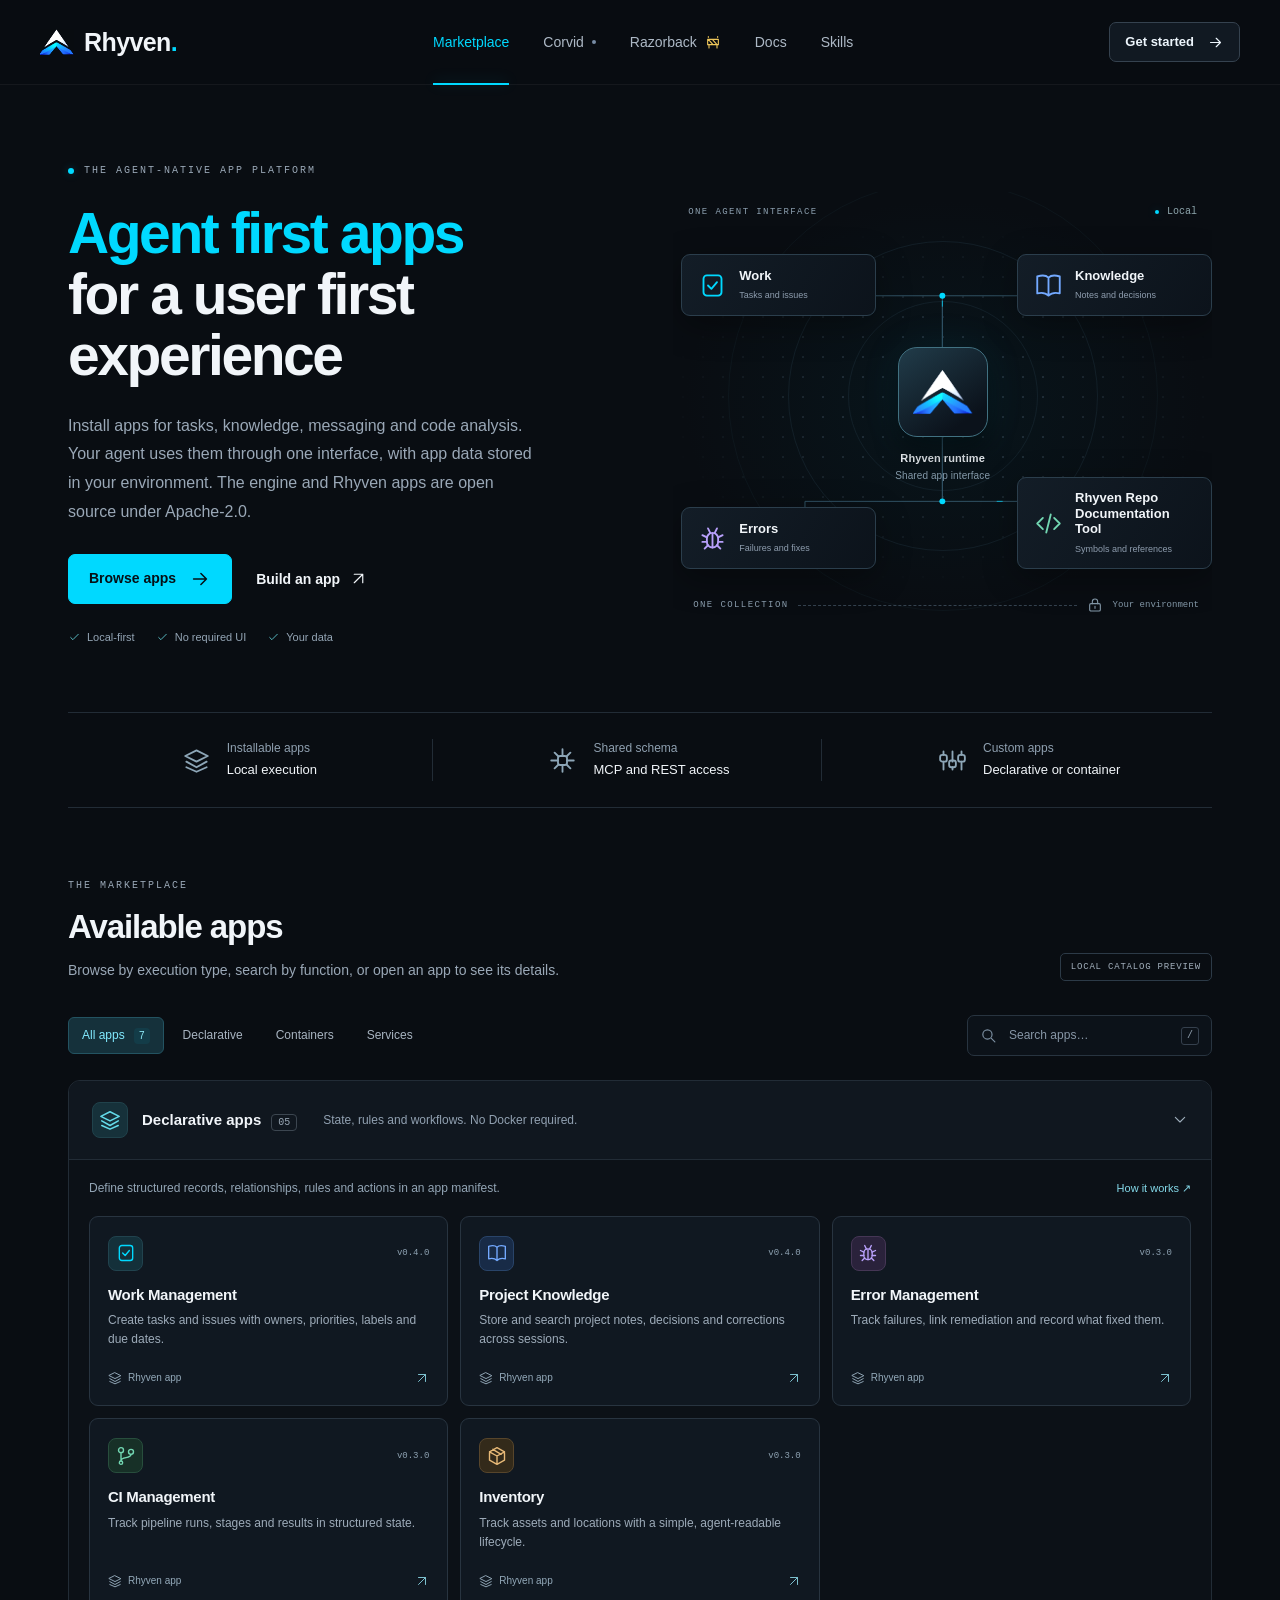
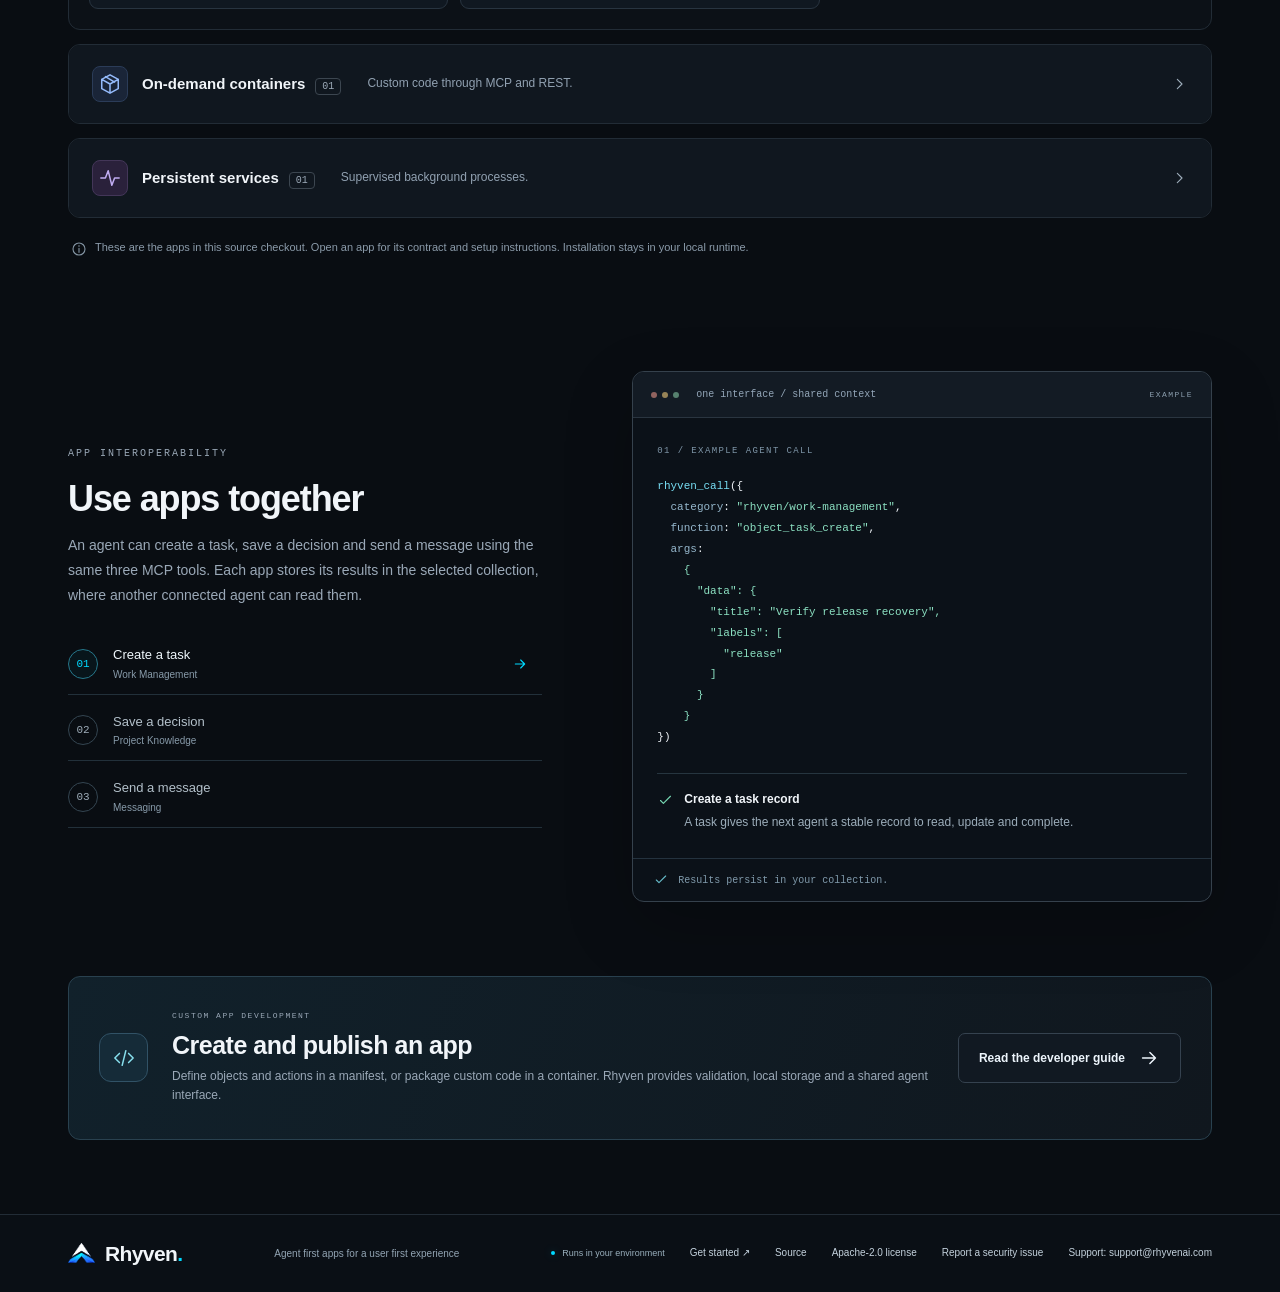
==== commit a6ef4f06: "Prepare signed website downloads and fresh VM acceptance" ====
--- a/website/index.html
+++ b/website/index.html
@@ -79,7 +79,7 @@
     </section>
 
     <section class="page" id="page-docs" aria-labelledby="docs-title" hidden>
-      <div class="container docs-layout"><aside class="docs-sidebar"><div class="eyebrow">RHYVEN DOCS</div><h1 id="docs-title">Documentation</h1><label class="search-field"><svg class="icon" aria-hidden="true"><use href="#i-search"/></svg><span class="sr-only">Search documentation</span><input id="docs-search" type="search" placeholder="Search the docs…" autocomplete="off"></label><nav id="docs-nav" aria-label="Documentation topics"></nav><p class="docs-version">Local source <span data-runtime-version>0.4.0-rc.8</span><br>Local preview · downloads not published</p></aside><div class="docs-main"><div id="docs-search-status" role="status" class="sr-only"></div><article id="docs-article"></article></div></div>
+      <div class="container docs-layout"><aside class="docs-sidebar"><div class="eyebrow">RHYVEN DOCS</div><h1 id="docs-title">Documentation</h1><label class="search-field"><svg class="icon" aria-hidden="true"><use href="#i-search"/></svg><span class="sr-only">Search documentation</span><input id="docs-search" type="search" placeholder="Search the docs…" autocomplete="off"></label><nav id="docs-nav" aria-label="Documentation topics"></nav><p class="docs-version">Runtime <span data-runtime-version>0.4.0-rc.8</span><br>Preview release · Linux supported</p></aside><div class="docs-main"><div id="docs-search-status" role="status" class="sr-only"></div><article id="docs-article"></article></div></div>
     </section>
     <section class="page" id="page-skills" aria-labelledby="skills-title" hidden>
       <div class="container skills-section">
@@ -88,7 +88,7 @@
       </div>
     </section>
   </main>
-  <footer class="site-footer"><div class="container footer-inner"><a class="brand" href="#marketplace" aria-label="Rhyven home"><span class="brand-mark"><img src="assets/rhyven-brand.png" alt="" width="1254" height="1254"></span><span>Rhyven<span class="brand-period">.</span></span></a><p>Agent first apps for a user first experience</p><div><span class="status-dot"></span> Runs in your environment<a href="#docs/getting-started">Get started <span aria-hidden="true">↗</span></a><a href="https://github.com/rhyven-ai/rhyven" rel="noreferrer">Source</a><a href="#docs/open-source">Apache-2.0 license</a><a href="https://github.com/rhyven-ai/rhyven/security/advisories/new" rel="noreferrer">Report a security issue</a></div></div></footer>
+  <footer class="site-footer"><div class="container footer-inner"><a class="brand" href="#marketplace" aria-label="Rhyven home"><span class="brand-mark"><img src="assets/rhyven-brand.png" alt="" width="1254" height="1254"></span><span>Rhyven<span class="brand-period">.</span></span></a><p>Agent first apps for a user first experience</p><div><span class="status-dot"></span> Runs in your environment<a href="#docs/getting-started">Get started <span aria-hidden="true">↗</span></a><a href="https://github.com/rhyven-ai/rhyven" rel="noreferrer">Source</a><a href="#docs/open-source">Apache-2.0 license</a><a href="https://github.com/rhyven-ai/rhyven/security/advisories/new" rel="noreferrer">Report a security issue</a><a href="mailto:support@rhyvenai.com">Support: support@rhyvenai.com</a></div></div></footer>
 
   <dialog id="app-dialog" aria-labelledby="app-dialog-title"><div class="dialog-top"><span class="tiny-label">APP DETAILS</span><button type="button" class="icon-button" data-close-dialog aria-label="Close app details"><svg class="icon"><use href="#i-close"/></svg></button></div><div id="app-dialog-body"></div></dialog>
   <div id="toast" class="toast" role="status" aria-live="polite"></div>
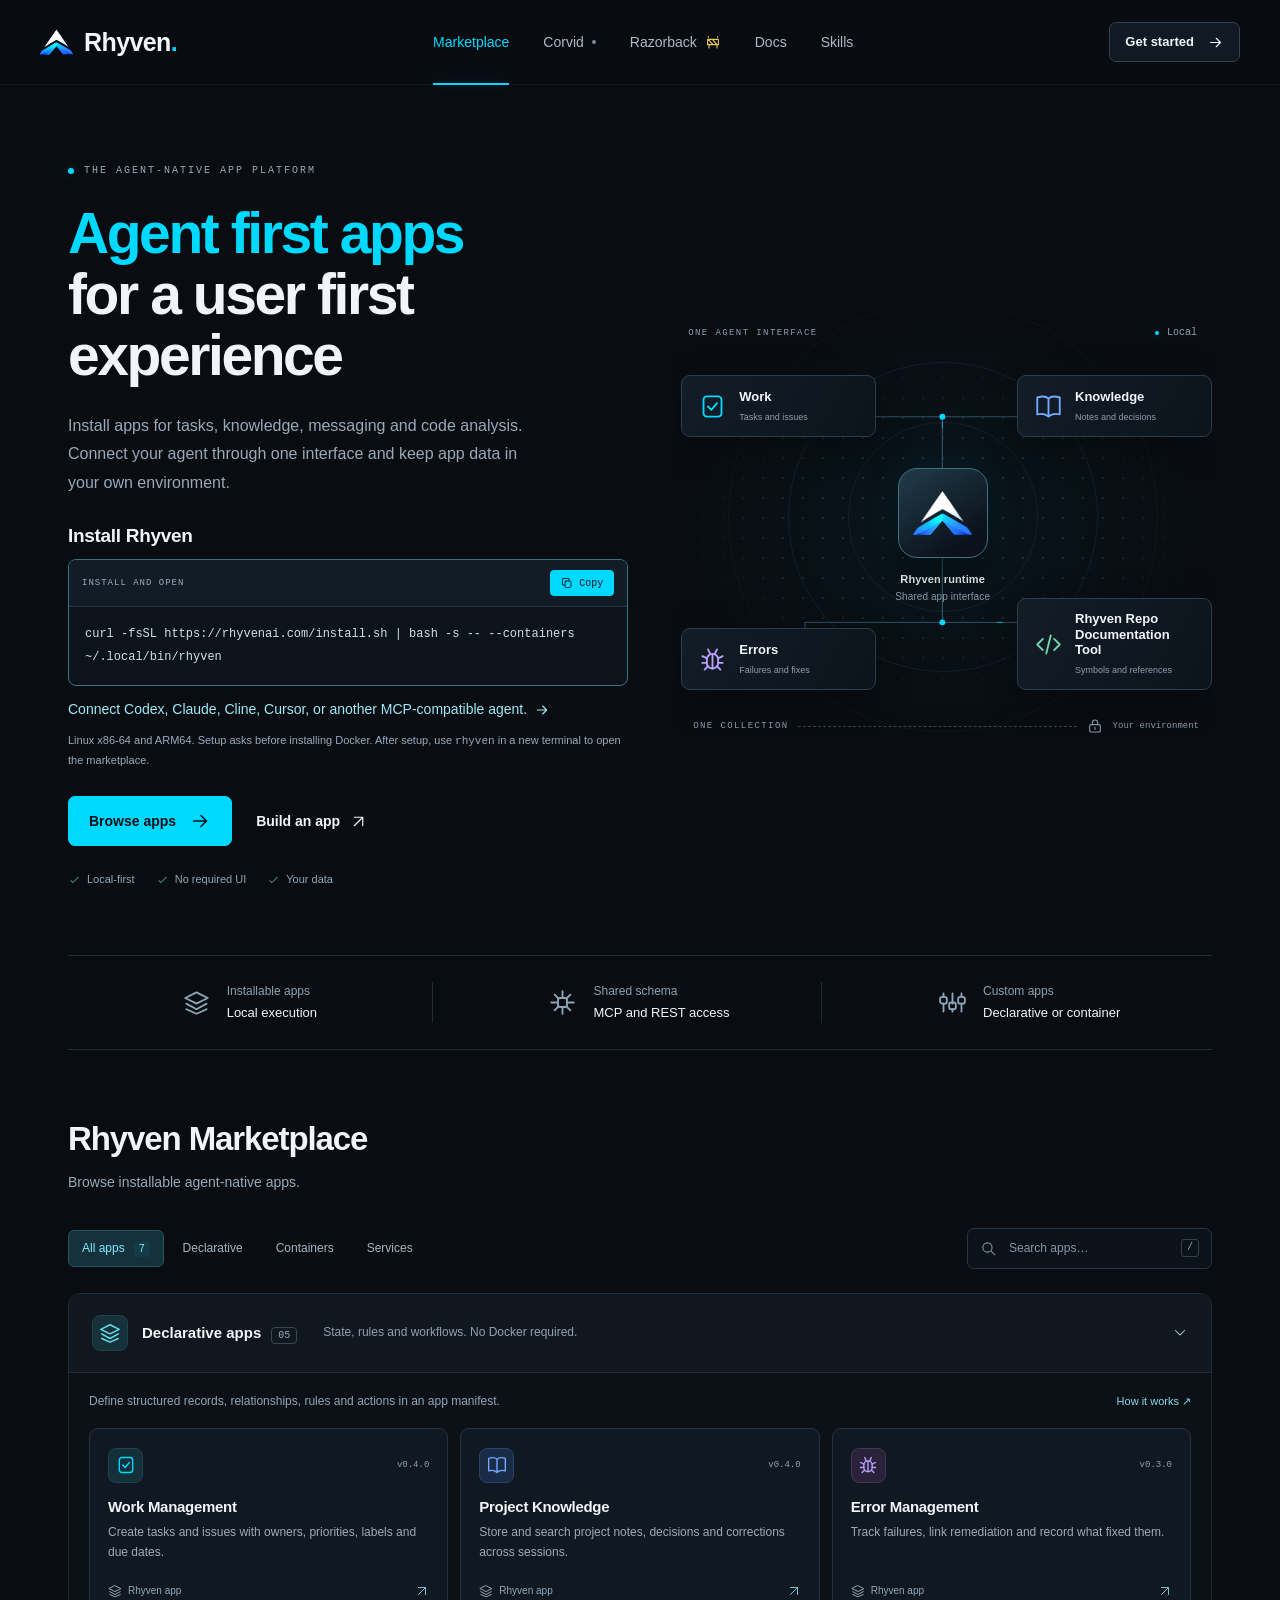
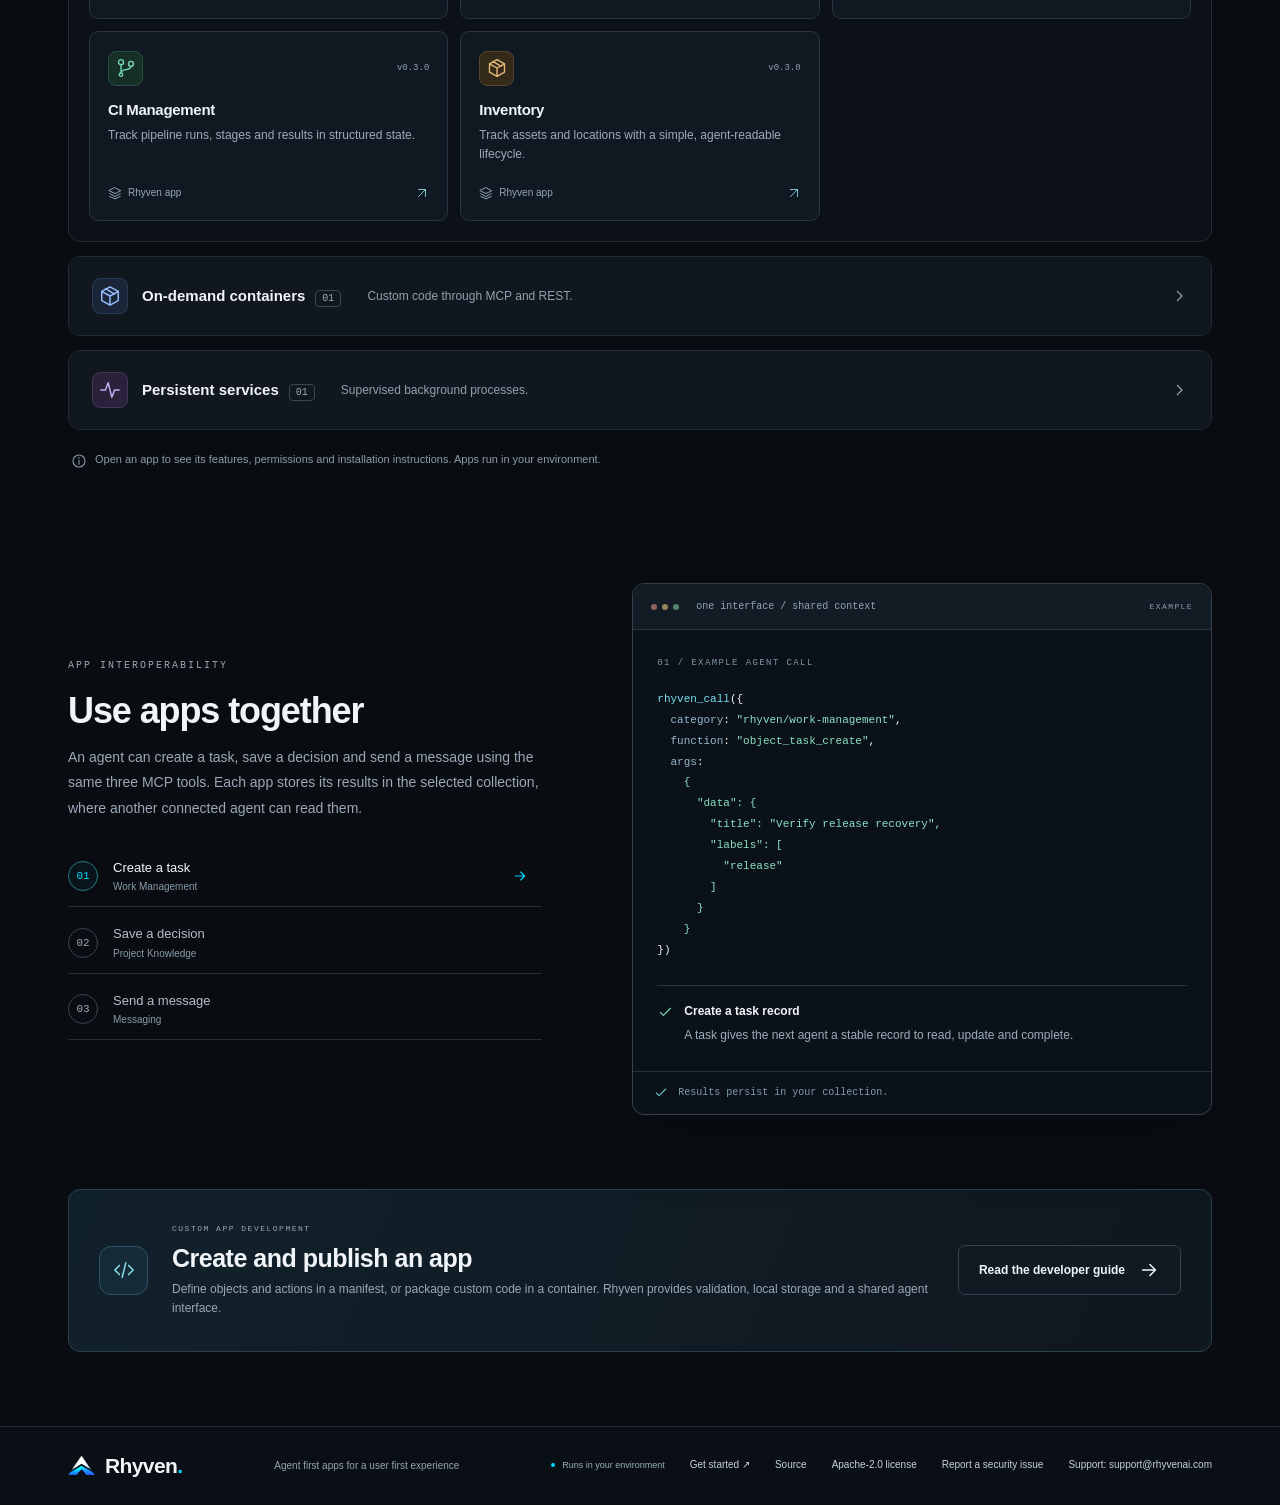
==== commit a1f55c45: "Make homepage installation and marketplace copy clear" ====
--- a/website/index.html
+++ b/website/index.html
@@ -34,7 +34,13 @@
           <div class="hero-copy">
             <div class="eyebrow"><span class="status-dot"></span> THE AGENT-NATIVE APP PLATFORM</div>
             <h1 id="marketplace-title"><span class="accent">Agent first apps</span> for a user first experience</h1>
-            <p class="hero-description">Install apps for tasks, knowledge, messaging and code analysis. Your agent uses them through one interface, with app data stored in your environment. The engine and Rhyven apps are open source under Apache-2.0.</p>
+            <p class="hero-description">Install apps for tasks, knowledge, messaging and code analysis. Connect your agent through one interface and keep app data in your own environment.</p>
+            <section class="quick-start" aria-labelledby="quick-start-heading">
+              <h2 id="quick-start-heading">Install Rhyven</h2>
+              <div id="home-install"></div>
+              <p class="agent-connection"><a href="#docs/connect-an-agent">Connect Codex, Claude, Cline, Cursor, or another MCP-compatible agent. <svg class="icon small" aria-hidden="true"><use href="#i-arrow"/></svg></a></p>
+              <p class="install-note">Linux x86-64 and ARM64. Setup asks before installing Docker. After setup, use <code>rhyven</code> in a new terminal to open the marketplace.</p>
+            </section>
             <div class="hero-actions"><a class="button button-primary" href="#marketplace/apps">Browse apps <svg class="icon" aria-hidden="true"><use href="#i-arrow"/></svg></a><a class="text-link" href="#docs/build-an-app">Build an app <svg class="icon" aria-hidden="true"><use href="#i-arrow-up"/></svg></a></div>
             <div class="hero-assurance"><span><svg class="icon" aria-hidden="true"><use href="#i-check"/></svg> Local-first</span><span><svg class="icon" aria-hidden="true"><use href="#i-check"/></svg> No required UI</span><span><svg class="icon" aria-hidden="true"><use href="#i-check"/></svg> Your data</span></div>
           </div>
@@ -54,11 +60,11 @@
         <div class="value-strip"><div><svg class="icon" aria-hidden="true"><use href="#i-layers"/></svg><span>Installable apps<strong>Local execution</strong></span></div><div><svg class="icon" aria-hidden="true"><use href="#i-connect"/></svg><span>Shared schema<strong>MCP and REST access</strong></span></div><div><svg class="icon" aria-hidden="true"><use href="#i-sliders"/></svg><span>Custom apps<strong>Declarative or container</strong></span></div></div>
 
         <section class="market-section" id="app-library" aria-labelledby="library-heading">
-          <div class="section-heading"><div><div class="eyebrow">THE MARKETPLACE</div><h2 id="library-heading">Available apps</h2><p>Browse by execution type, search by function, or open an app to see its details.</p></div><span class="outline-badge">LOCAL CATALOG PREVIEW</span></div>
+          <div class="section-heading"><div><h2 id="library-heading">Rhyven Marketplace</h2><p>Browse installable agent-native apps.</p></div></div>
           <div class="catalog-toolbar"><div class="filter-list" role="group" aria-label="Filter by execution type"><button type="button" class="filter active" data-filter="all" aria-pressed="true">All apps <span id="app-count">7</span></button><button type="button" class="filter" data-filter="declarative" aria-pressed="false">Declarative</button><button type="button" class="filter" data-filter="container" aria-pressed="false">Containers</button><button type="button" class="filter" data-filter="service" aria-pressed="false">Services</button></div><label class="search-field"><svg class="icon" aria-hidden="true"><use href="#i-search"/></svg><span class="sr-only">Search apps</span><input id="app-search" type="search" placeholder="Search apps…" autocomplete="off"><kbd aria-hidden="true">/</kbd></label></div>
           <p class="sr-only" id="catalog-status" role="status"></p>
-          <div id="app-groups"><p class="loading-state">Loading the local app catalog…</p></div>
-          <div class="catalog-note"><svg class="icon small" aria-hidden="true"><use href="#i-info"/></svg><p>These are the apps in this source checkout. Open an app for its contract and setup instructions. Installation stays in your local runtime.</p></div>
+          <div id="app-groups"><p class="loading-state">Loading apps…</p></div>
+          <div class="catalog-note"><svg class="icon small" aria-hidden="true"><use href="#i-info"/></svg><p>Open an app to see its features, permissions and installation instructions. Apps run in your environment.</p></div>
         </section>
 
         <section class="cooperation-section" aria-labelledby="cooperation-heading">
--- a/website/styles.css
+++ b/website/styles.css
@@ -78,3 +78,20 @@
   .skill-actions .text-link { margin-left: 0; }
   .skill-source { padding: 14px; font-size: 10px; max-height: 400px; }
 }
+
+.quick-start { margin: 24px 0 26px; }
+.quick-start h2 { font-size: 19px; letter-spacing: -.3px; margin: 0; }
+.quick-start .code-block { margin: 12px 0; border-color: #387483; }
+.quick-start .code-block-bar { padding: 10px 13px; }
+.quick-start .copy-button { background: var(--cyan); color: #07151b; border-color: var(--cyan); padding: 6px 10px; }
+.quick-start .copy-button:hover { background: #79edff; }
+.quick-start pre { margin: 0; padding: 16px; font: 12px/1.9 var(--mono); color: #d3deea; white-space: pre-wrap; overflow-wrap: anywhere; }
+.quick-start .agent-connection { margin: 0 0 10px; font-size: 14px; line-height: 1.65; }
+.quick-start .agent-connection a { color: #9deaf6; }
+.quick-start .agent-connection a:hover { color: var(--cyan); text-decoration: underline; }
+.quick-start .agent-connection .icon { vertical-align: middle; margin-left: 3px; }
+.quick-start .install-note { margin: 0; color: #98acbc; font-size: 11px; line-height: 1.75; }
+@media (max-width: 480px) {
+  .quick-start pre { padding: 14px; font-size: 11px; }
+  .quick-start .agent-connection { font-size: 13px; }
+}
